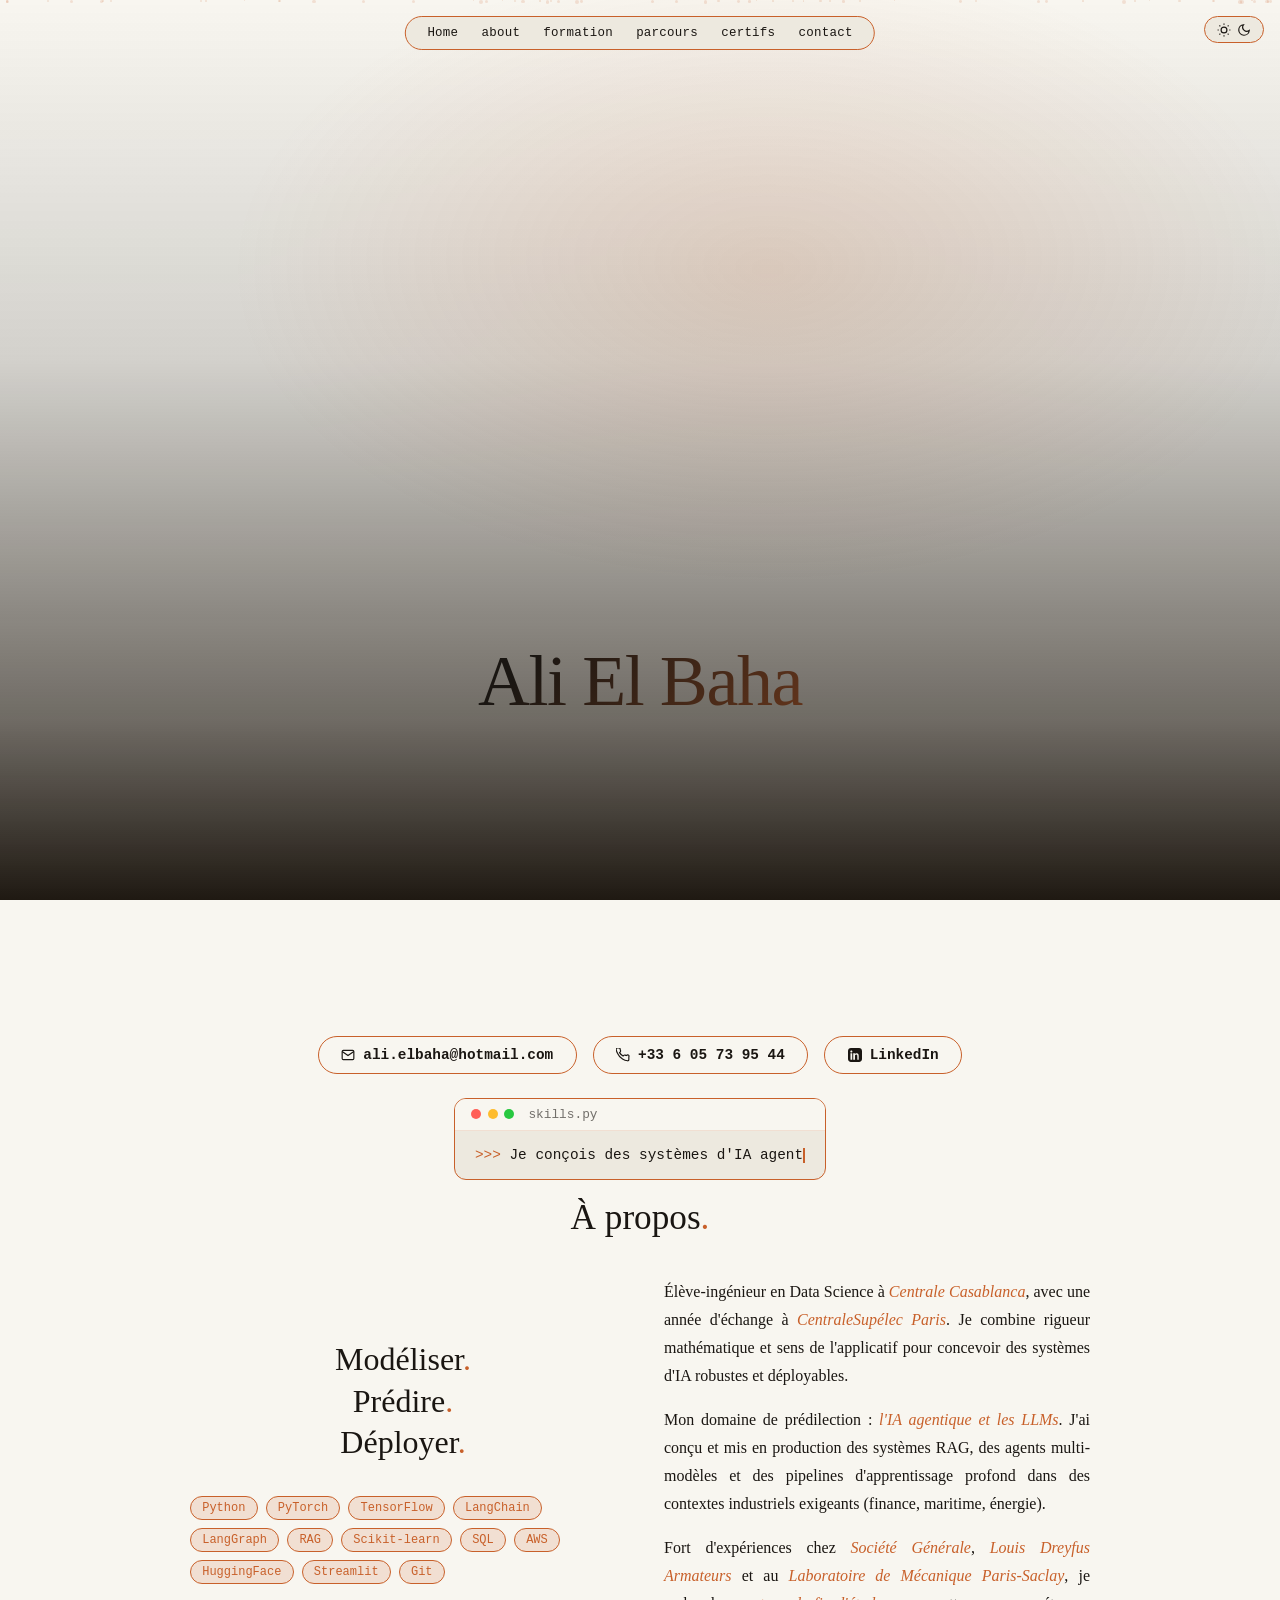
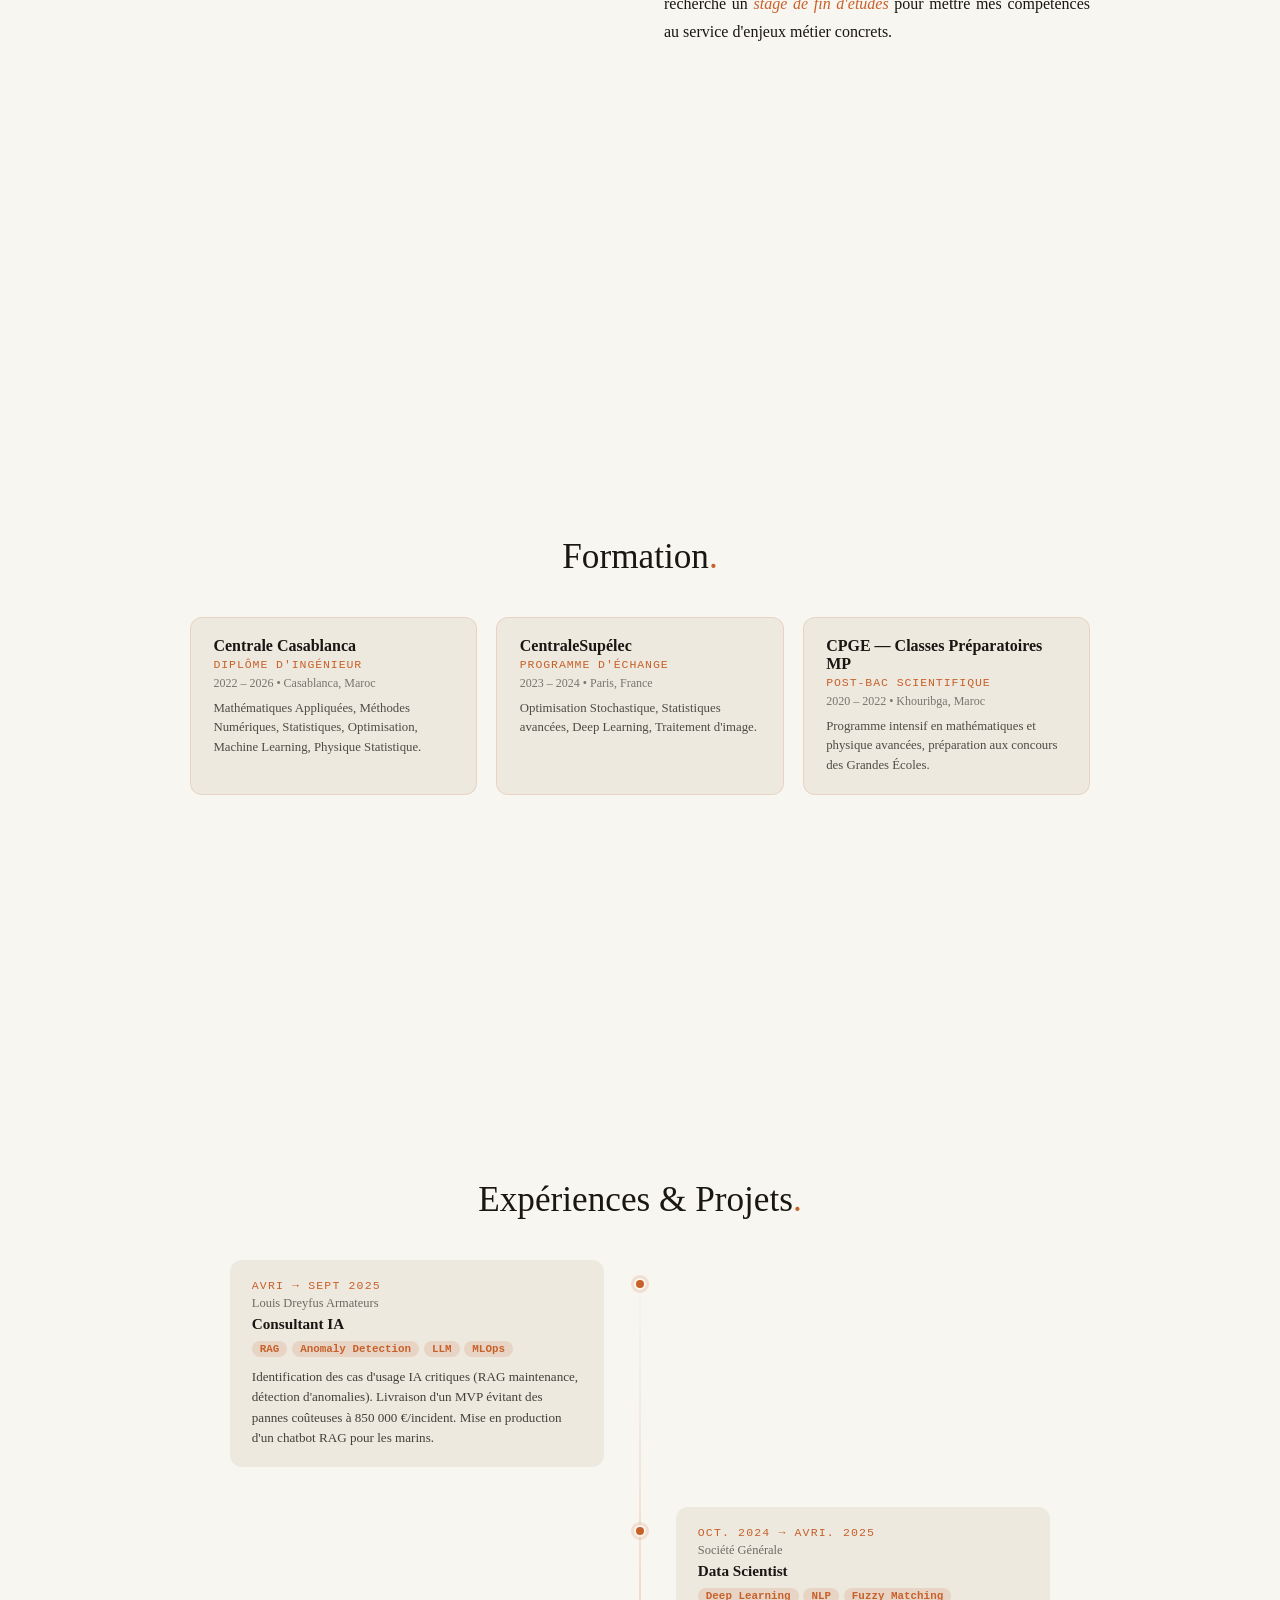
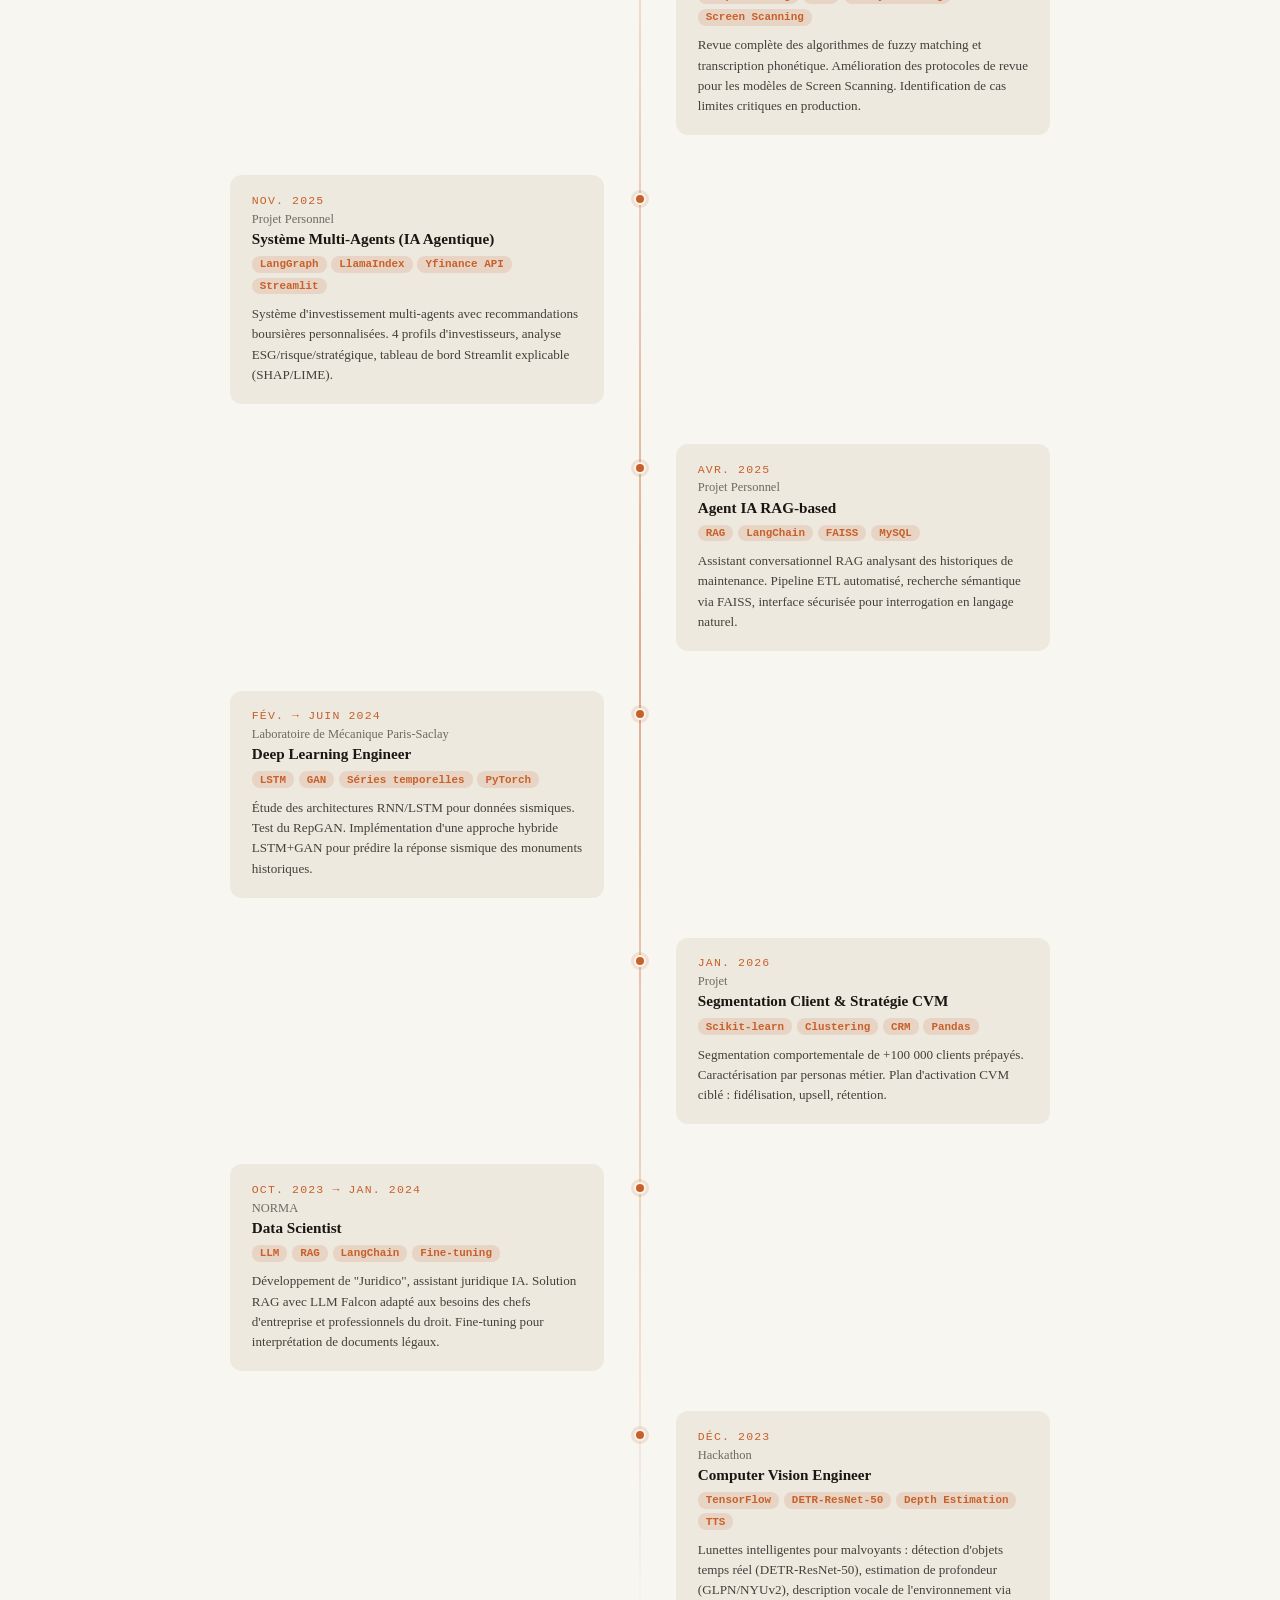
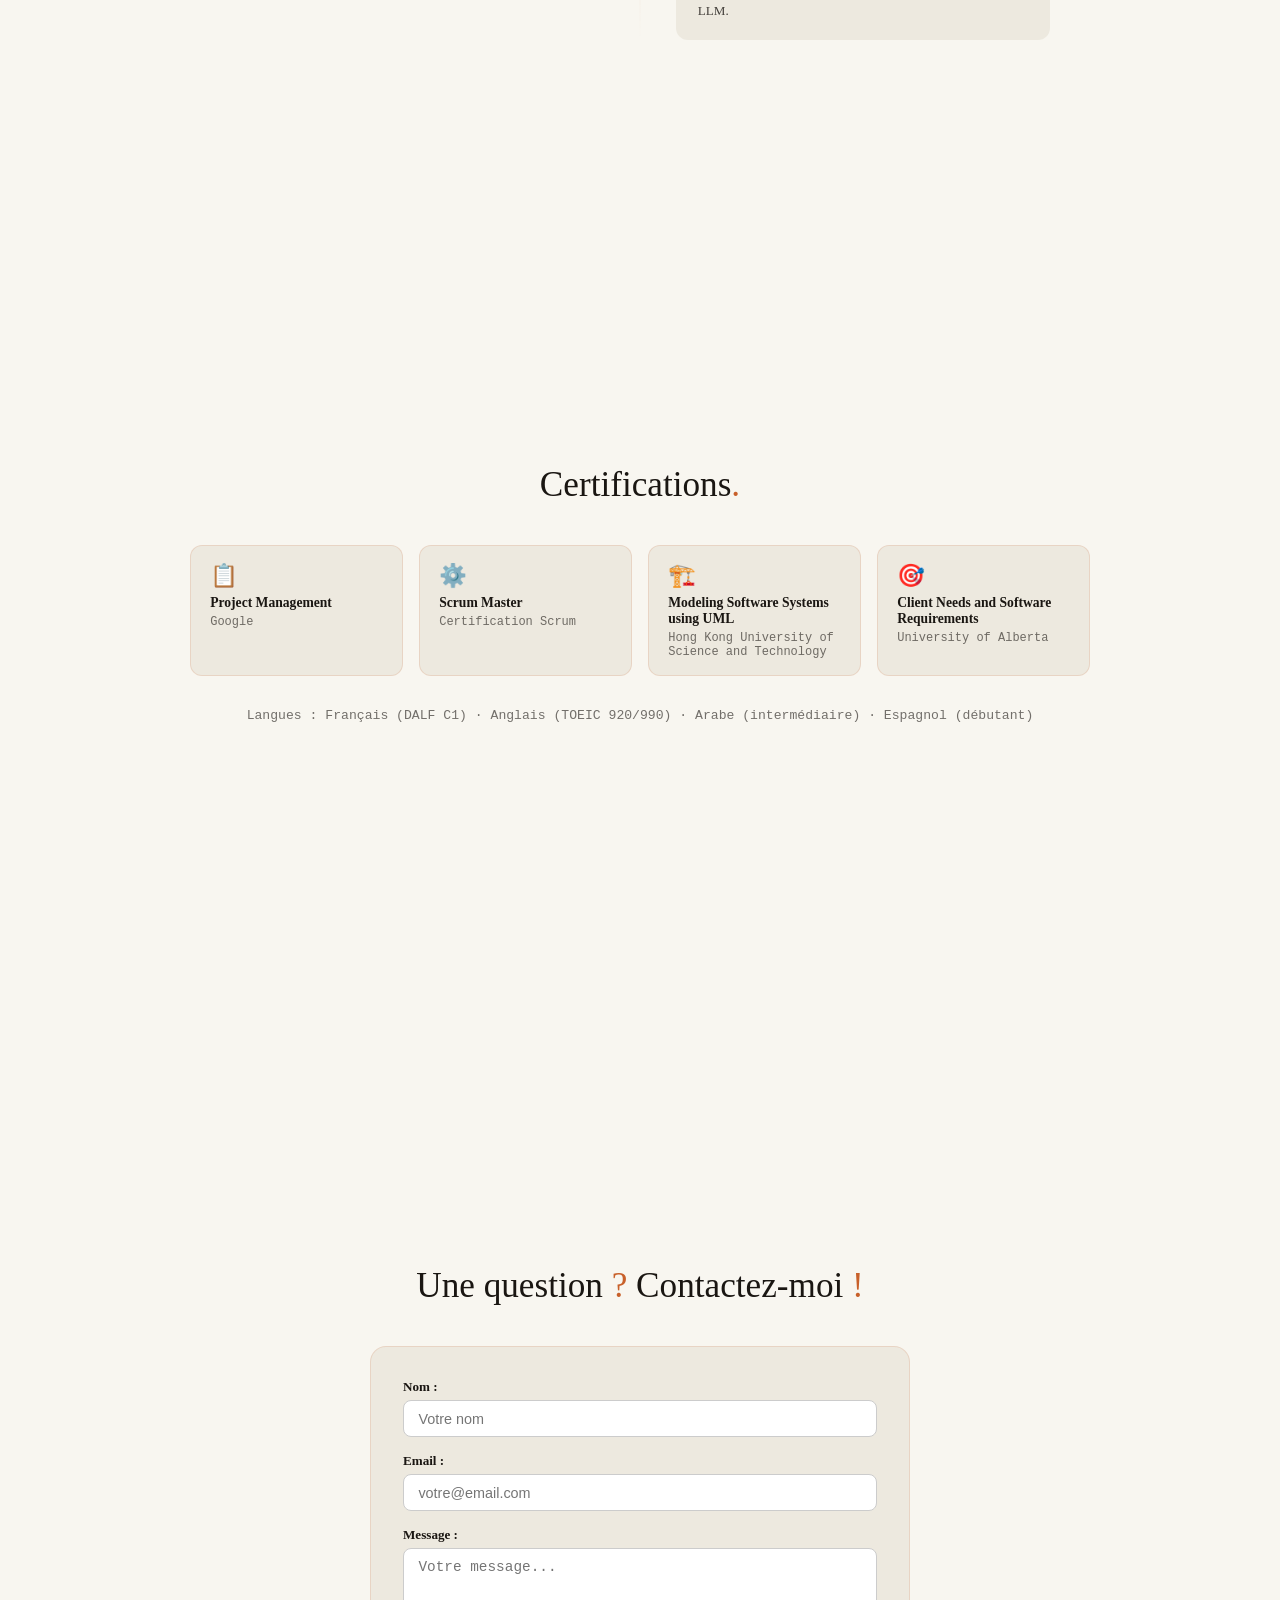
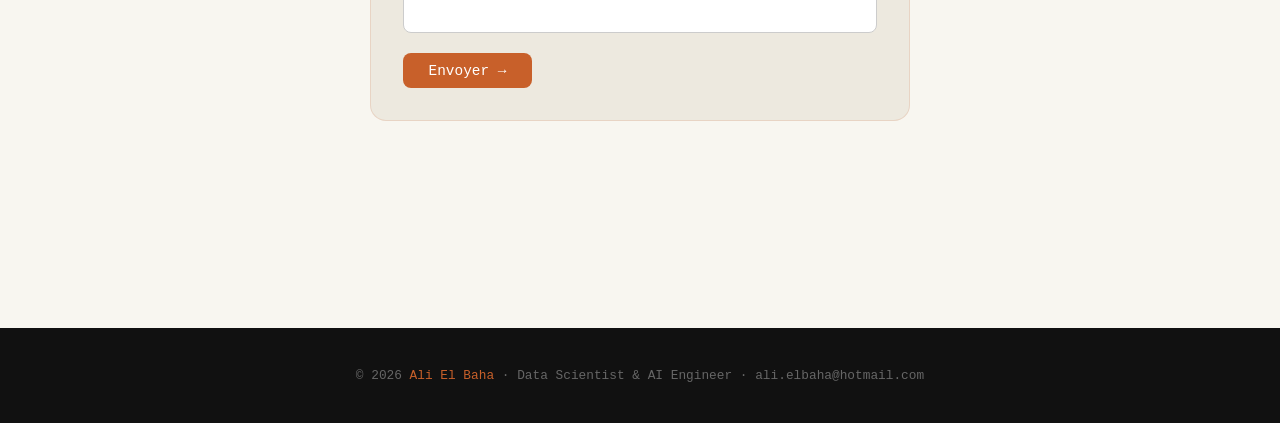
==== indexLightTheme.html @ b28bc299 "feat: add indexLightTheme.html" ====
<!DOCTYPE html>
<html lang="fr" data-theme="light">
<head>
  <meta charset="UTF-8">
  <title>Ali El Baha | Data Scientist & AI Engineer</title>
  <meta name="viewport" content="width=device-width, initial-scale=1.0">
  <meta name="description" content="Ali El Baha — Élève-ingénieur en Data Science. Expertise en modélisation prédictive, Deep Learning, LLMs et IA agentique.">
  <meta name="keywords" content="data scientist, AI engineer, deep learning, LLM, RAG, machine learning, Python, PyTorch, Ali El Baha">
  <meta name="author" content="Ali El Baha">
  <meta property="og:title" content="Ali El Baha - Data Scientist & AI Engineer">
  <meta property="og:description" content="Portfolio d'Ali El Baha, Élève-ingénieur en Data Science. Expert en modélisation prédictive, LLMs et IA agentique.">
  <meta property="og:type" content="website">
  <meta name="twitter:card" content="summary_large_image">
  <meta name="robots" content="index,follow">
  <meta name="theme-color" content="#0a0a0a">

  <style>
    /* ── CSS Variables ── */
    :root {
      --color-bg: #f8f6f0;
      --color-bg-alt: #ede9df;
      --color-text: #1a1612;
      --color-accent: #c8602a;
      --color-accent-soft: rgba(200, 96, 42, 0.15);
    }
    [data-theme="dark"] {
      --color-bg: #1f1912;
      --color-bg-alt: #1c1813;
      --color-text: #e8e0d4;
      --color-accent: #e07a44;
      --color-accent-soft: rgba(224, 122, 68, 0.15);
    }

    /* ── Reset & Base ── */
    *, *::before, *::after { box-sizing: border-box; margin: 0; padding: 0; }
    html { scroll-behavior: smooth; }
    body {
      font-family: 'Georgia', 'Times New Roman', serif;
      background-color: var(--color-bg);
      color: var(--color-text);
      transition: background-color 0.3s, color 0.3s;
      overflow-x: hidden;
    }

    /* ── Particles background ── */
    #particles-bg {
      position: fixed;
      inset: 0;
      z-index: -1;
      pointer-events: none;
      overflow: hidden;
    }
    .particle {
      position: absolute;
      border-radius: 50%;
      background: var(--color-accent);
      opacity: 0.15;
      animation: float linear infinite;
    }
    @keyframes float {
      from { transform: translateY(100vh) scale(0); opacity: 0; }
      10% { opacity: 0.15; }
      90% { opacity: 0.08; }
      to { transform: translateY(-10vh) scale(1); opacity: 0; }
    }

    /* ── Theme toggle ── */
    .theme-toggle {
      position: fixed;
      top: 1rem;
      right: 1rem;
      z-index: 100;
    }
    .theme-toggle input { display: none; }
    .theme-toggle label {
      display: flex;
      align-items: center;
      gap: 0.4rem;
      cursor: pointer;
      background: var(--color-bg-alt);
      border: 1px solid var(--color-accent);
      border-radius: 2rem;
      padding: 0.35rem 0.75rem;
      font-size: 0.8rem;
      color: var(--color-text);
      transition: all 0.3s;
      user-select: none;
    }
    .theme-toggle label:hover { background: var(--color-accent-soft); }

    /* ── Navigation ── */
    nav {
      position: fixed;
      top: 1rem;
      left: 50%;
      transform: translateX(-50%);
      z-index: 99;
      display: flex;
      gap: 0.25rem;
      background: var(--color-bg-alt);
      border: 1px solid var(--color-accent);
      border-radius: 2rem;
      padding: 0.35rem 0.75rem;
    }
    nav a {
      text-decoration: none;
      color: var(--color-text);
      font-size: 0.78rem;
      padding: 0.2rem 0.6rem;
      border-radius: 1rem;
      transition: all 0.2s;
      font-family: 'Courier New', monospace;
      letter-spacing: 0.02em;
    }
    nav a:hover { background: var(--color-accent); color: white; }

    /* ── Sections ── */
    section {
      min-height: 100vh;
      display: flex;
      flex-direction: column;
      justify-content: center;
      align-items: center;
      padding: 5rem 1.5rem 3rem;
    }
    .section-inner {
      max-width: 900px;
      width: 100%;
    }

    /* ── Hero ── */
    #hero {
      position: relative;
      text-align: center;
      min-height: 100vh;
      overflow: hidden;
    }

    /* Hero image layer — sits behind content, animates on scroll */
#hero-image {
  position: absolute;
  top: -0%;
  left: 0;
  width: 100%;
  height: 99%; /* Remplace "inset: -10% 0" pour régler le bug de taille */
  
  background-image: url('./FINAL.jpg');
  background-size: cover;
  background-position: center;
  transform-origin: center center;
  will-change: transform, opacity;
  
  z-index: 0; /* On le force à passer TOUT DEVANT pour le test */
  opacity: 2;
}
    

    /* Multi-stop overlay: solid dark at bottom, semi-dark at top for text */
    #hero-overlay {
      position: absolute;
      inset: 0;
      background:
        linear-gradient(
          to bottom,
          rgba(6, 6, 6, 0) 0%,
          rgba(11, 11, 11, 0.155) 40%,
          rgba(31, 25, 18, 0.632) 80%,
          rgb(31, 25, 18) 100%
        );
      z-index: 1;
      pointer-events: none;
    }

    /* Accent radial glow on top of image */
    #hero-glow {
      position: absolute;
      inset: 0;
      background: radial-gradient(ellipse 60% 50% at 60% 30%, var(--color-accent-soft) 0%, transparent 70%);
      pointer-events: none;
      z-index: 2;
    }

    /* Content must sit above the image layers */
    .hero-content {
        position: relative;
        z-index: 3;
        width: 100%; /* S'assure que le contenu reste bien centré */
        transform: translateY(220px);
    }

    /* Scroll-cue chevronz */
    .hero-name {
      font-size: clamp(2.2rem, 6vw, 4.5rem);
      font-weight: 400;
      letter-spacing: -0.02em;
      line-height: 1.1;
      background: linear-gradient(135deg, var(--color-text) 40%, var(--color-accent));
      -webkit-background-clip: text;
      -webkit-text-fill-color: transparent;
      background-clip: text;
      margin-bottom: 0.5rem;
      animation: fadeUp 0.8s ease both;
    }
    .hero-title {
      font-family: 'Courier New', monospace;
      font-size: clamp(0.85rem, 2vw, 1.1rem);
      color: var(--color-accent);
      letter-spacing: 0.15em;
      text-transform: uppercase;
      animation: fadeUp 0.8s 0.15s ease both;
      margin-bottom: 2.5rem;
    }
    @keyframes fadeUp {
      from { opacity: 0; transform: translateY(20px); }
      to { opacity: 1; transform: translateY(0); }
    }
    .hero-links {
      display: flex;
      gap: 1rem;
      justify-content: center;
      flex-wrap: wrap;
      animation: fadeUp 0.8s 0.3s ease both;
      margin-bottom: 1.5rem;
      margin-top: -50px;
    }
    .hero-link {
      display: flex;
      align-items: center;
      gap: 0.5rem;
      padding: 0.6rem 1.4rem;
      border: 1.5px solid var(--color-accent);
      border-radius: 2rem;
      text-decoration: none;
      color: var(--color-text);
      font-size: 0.90rem;
      font-family: 'Courier New', monospace;
      font-weight: 550;
      transition: all 0.25s;
      background: transparent;
    }
    .hero-link:hover {
      background: var(--color-accent);
      color: white;
      transform: translateY(-2px);
    }

    /* ── Code terminal ── */
    .code-window {
      background: var(--color-bg-alt);
      border: 1px solid var(--color-accent);
      border-radius: 0.75rem;
      overflow: hidden;
      max-width: 520px;
      margin: 0 auto;
      animation: fadeUp 0.8s 0.45s ease both;
    }
    .code-header {
      background: var(--color-bg);
      padding: 0.5rem 1rem;
      display: flex;
      align-items: center;
      gap: 0.4rem;
      border-bottom: 1px solid var(--color-accent-soft);
    }
    .dot { width: 10px; height: 10px; border-radius: 50%; }
    .dot.red { background: #ff5f57; }
    .dot.yellow { background: #febc2e; }
    .dot.green { background: #28c840; }
    .code-filename {
      margin-left: 0.5rem;
      font-family: 'Courier New', monospace;
      font-size: 0.8rem;
      opacity: 0.6;
      color: var(--color-text);
    }
    .code-body {
      padding: 1rem 1.25rem;
      font-family: 'Courier New', monospace;
      font-size: 0.9rem;
      color: var(--color-text);
      min-height: 2.5rem;
    }
    #skill-prompt { color: var(--color-accent); }
    #skill-cursor {
      display: inline-block;
      width: 2px;
      height: 1em;
      background: var(--color-accent);
      vertical-align: text-bottom;
      animation: blink 1s step-end infinite;
    }
    @keyframes blink { 50% { opacity: 0; } }

    /* ── Section headings ── */
    .section-title {
      font-size: clamp(1.6rem, 3vw, 2.2rem);
      font-weight: 400;
      margin-bottom: 2.5rem;
      text-align: center;
    }
    .section-title .accent { color: var(--color-accent); }

    /* ── About ── */
    #about .about-grid {
      display: grid;
      grid-template-columns: 1fr 1fr;
      gap: 3rem;
      align-items: center;
    }
    @media (max-width: 700px) {
      #about .about-grid { grid-template-columns: 1fr; }
      nav { display: none; }
    }
    .about-text {
      font-size: 1rem;
      line-height: 1.75;
      text-align: justify;
    }
    .about-text p + p { margin-top: 1rem; }
    .about-highlight {
      color: var(--color-accent);
      font-style: italic;
    }
    .about-left {
      text-align: center;
    }
    .about-left h2 {
      font-size: clamp(1.6rem, 3vw, 2rem);
      font-weight: 400;
      line-height: 1.3;
      margin-bottom: 2rem;
    }
    .skills-grid {
      display: flex;
      flex-wrap: wrap;
      gap: 0.5rem;
      margin-top: 1.5rem;
    }
    .skill-tag {
      font-family: 'Courier New', monospace;
      font-size: 0.75rem;
      padding: 0.25rem 0.7rem;
      border: 1px solid var(--color-accent);
      border-radius: 1rem;
      color: var(--color-accent);
      background: var(--color-accent-soft);
      transition: all 0.2s;
    }
    .skill-tag:hover { background: var(--color-accent); color: white; }

    /* ── Timeline / Parcours ── */
    #parcours { background: transparent; }
    .timeline {
      position: relative;
      max-width: 820px;
      margin: 0 auto;
    }
    .timeline::before {
      content: '';
      position: absolute;
      left: 50%;
      top: 0;
      bottom: 0;
      width: 1px;
      background: linear-gradient(to bottom, transparent, var(--color-accent), transparent);
      transform: translateX(-50%);
    }
    @media (max-width: 700px) {
      .timeline::before { left: 1.2rem; }
    }
    .timeline-item {
      display: grid;
      grid-template-columns: 1fr 40px 1fr;
      gap: 0;
      margin-bottom: 2.5rem;
      align-items: start;
    }
    @media (max-width: 700px) {
      .timeline-item { grid-template-columns: 40px 1fr; }
      .timeline-item .timeline-left { display: none; }
      .timeline-item.right .timeline-right { grid-column: 2; }
      .timeline-item.left .timeline-right { grid-column: 2; }
      .timeline-item .timeline-left.active { display: block; grid-column: 2; }
    }
    .timeline-rail {
      display: flex;
      flex-direction: column;
      align-items: center;
      padding-top: 1.1rem;
    }
    .timeline-dot {
      width: 12px;
      height: 12px;
      border-radius: 50%;
      background: var(--color-accent);
      border: 2px solid var(--color-bg);
      box-shadow: 0 0 0 3px var(--color-accent-soft);
      flex-shrink: 0;
    }
    .timeline-card {
      background: var(--color-bg-alt);
      border: 1px solid transparent;
      border-radius: 0.75rem;
      padding: 1.1rem 1.3rem;
      transition: all 0.25s;
      cursor: default;
    }
    .timeline-card:hover {
      border-color: var(--color-accent);
      transform: translateY(-2px);
      box-shadow: 0 4px 20px var(--color-accent-soft);
    }
    .timeline-period {
      font-family: 'Courier New', monospace;
      font-size: 0.72rem;
      color: var(--color-accent);
      letter-spacing: 0.1em;
      margin-bottom: 0.3rem;
    }
    .timeline-company {
      font-size: 0.78rem;
      opacity: 0.6;
      margin-bottom: 0.2rem;
    }
    .timeline-role {
      font-size: 0.95rem;
      font-weight: 600;
      margin-bottom: 0.5rem;
    }
    .timeline-tags {
      display: flex;
      flex-wrap: wrap;
      gap: 0.3rem;
      margin-bottom: 0.6rem;
    }
    .timeline-tag {
      font-family: 'Courier New', monospace;
      font-size: 0.68rem;
      font-weight: 600;
      padding: 0.15rem 0.5rem;
      background: var(--color-accent-soft);
      color: var(--color-accent);
      border-radius: 0.5rem;
    }
    .timeline-desc {
      font-size: 0.82rem;
      line-height: 1.55;
      opacity: 0.8;
    }
    .timeline-left .timeline-card { margin-right: 1rem; }
    .timeline-right .timeline-card { margin-left: 1rem; }
    .timeline-item.right .timeline-left { visibility: hidden; }
    .timeline-item.left .timeline-right { visibility: hidden; }

    /* ── Certifications ── */
    #certifications .cert-grid {
      display: grid;
      grid-template-columns: repeat(auto-fit, minmax(200px, 1fr));
      gap: 1rem;
    }
    .cert-card {
      background: var(--color-bg-alt);
      border: 1px solid var(--color-accent-soft);
      border-radius: 0.75rem;
      padding: 1rem 1.2rem;
      transition: all 0.25s;
    }
    .cert-card:hover {
      border-color: var(--color-accent);
      transform: translateY(-2px);
    }
    .cert-icon { font-size: 1.4rem; margin-bottom: 0.4rem; }
    .cert-name { font-size: 0.85rem; font-weight: 600; margin-bottom: 0.2rem; }
    .cert-org { font-size: 0.75rem; opacity: 0.6; font-family: 'Courier New', monospace; }

    /* ── Contact ── */
    #contact .contact-card {
      max-width: 540px;
      margin: 0 auto;
      background: var(--color-bg-alt);
      border: 1px solid var(--color-accent-soft);
      border-radius: 1rem;
      padding: 2rem;
      transition: border-color 0.3s;
    }
    #contact .contact-card:hover { border-color: var(--color-accent); }
    #contact form { display: flex; flex-direction: column; gap: 1rem; }
    #contact label { font-size: 0.82rem; font-weight: 600; display: block; margin-bottom: 0.3rem; }
    #contact input, #contact textarea {
      width: 100%;
      padding: 0.6rem 0.9rem;
      border: 1px solid #ccc;
      border-radius: 0.5rem;
      background: white;
      color: #222;
      font-size: 0.9rem;
      transition: border-color 0.2s;
    }
    #contact input:focus, #contact textarea:focus {
      outline: none;
      border-color: var(--color-accent);
    }
    #contact textarea { resize: none; }
    #contact button {
      align-self: flex-start;
      background: var(--color-accent);
      color: white;
      border: none;
      padding: 0.6rem 1.6rem;
      border-radius: 0.5rem;
      font-size: 0.9rem;
      cursor: pointer;
      font-family: 'Courier New', monospace;
      transition: opacity 0.2s, transform 0.2s;
    }
    #contact button:hover { opacity: 0.85; transform: translateY(-1px); }

    /* ── Footer ── */
    footer {
      text-align: center;
      padding: 2.5rem 1rem;
      background: #111;
      color: #666;
      font-size: 0.8rem;
      font-family: 'Courier New', monospace;
    }
    footer span { color: var(--color-accent); }

    /* ── Reveal animation ── */
    .reveal {
      opacity: 0;
      transform: translateY(24px);
      transition: opacity 0.6s ease, transform 0.6s ease;
    }
    .reveal.visible { opacity: 1; transform: translateY(0); }

    /* ── Formation section ── */
    .formation-grid {
      display: grid;
      grid-template-columns: repeat(auto-fit, minmax(250px, 1fr));
      gap: 1.2rem;
    }
    .formation-card {
      background: var(--color-bg-alt);
      border: 1px solid var(--color-accent-soft);
      border-radius: 0.75rem;
      padding: 1.2rem 1.4rem;
      transition: all 0.25s;
    }
    .formation-card:hover {
      border-color: var(--color-accent);
      transform: translateY(-2px);
    }
    .formation-school { font-size: 1rem; font-weight: 600; margin-bottom: 0.2rem; }
    .formation-degree {
      font-family: 'Courier New', monospace;
      font-size: 0.72rem;
      color: var(--color-accent);
      letter-spacing: 0.08em;
      margin-bottom: 0.3rem;
    }
    .formation-period { font-size: 0.75rem; opacity: 0.55; margin-bottom: 0.5rem; }
    .formation-detail { font-size: 0.8rem; opacity: 0.75; line-height: 1.5; }
  </style>
</head>
<body>

  <!-- Particles -->
  <div id="particles-bg"></div>

  <!-- Theme toggle -->
  <div class="theme-toggle">
    <input type="checkbox" id="theme-toggle-input">
    <label for="theme-toggle-input">
      <svg id="icon-sun" width="14" height="14" viewBox="0 0 24 24" fill="none" stroke="currentColor" stroke-width="2">
        <circle cx="12" cy="12" r="5"/><line x1="12" y1="1" x2="12" y2="3"/><line x1="12" y1="21" x2="12" y2="23"/>
        <line x1="4.22" y1="4.22" x2="5.64" y2="5.64"/><line x1="18.36" y1="18.36" x2="19.78" y2="19.78"/>
        <line x1="1" y1="12" x2="3" y2="12"/><line x1="21" y1="12" x2="23" y2="12"/>
        <line x1="4.22" y1="19.78" x2="5.64" y2="18.36"/><line x1="18.36" y1="5.64" x2="19.78" y2="4.22"/>
      </svg>
      <svg id="icon-moon" width="14" height="14" viewBox="0 0 24 24" fill="none" stroke="currentColor" stroke-width="2">
        <path d="M21 12.79A9 9 0 1111.21 3a7 7 0 009.79 9.79z"/>
      </svg>
    </label>
  </div>

  <!-- Nav -->
  <nav>
    <a href="#hero">Home</a>
    <a href="#about">about</a>
    <a href="#formation">formation</a>
    <a href="#parcours">parcours</a>
    <a href="#certifications">certifs</a>
    <a href="#contact">contact</a>
  </nav>

  <!-- ═══════════════════════════════════════════ HERO ═══ -->
  <section id="hero">
    <div id="hero-image" aria-hidden="true"></div>
    <div id="hero-overlay" aria-hidden="true"></div>
    <div id="hero-glow" aria-hidden="true"></div>
    <div class="hero-content">
      <h1 class="hero-name">Ali El Baha</h1>

      
    <!-- Scroll cue -->
    
  </section>

  <!-- ═══════════════════════════════════════════ ABOUT ═══ -->
  <section id="about">
    <div class="hero-links">
        <a href="mailto:ali.elbaha@hotmail.com" class="hero-link">
          <svg width="14" height="14" fill="none" stroke="currentColor" stroke-width="2" viewBox="0 0 24 24">
            <path d="M4 4h16c1.1 0 2 .9 2 2v12c0 1.1-.9 2-2 2H4c-1.1 0-2-.9-2-2V6c0-1.1.9-2 2-2z"/>
            <polyline points="22,6 12,13 2,6"/>
          </svg>
          ali.elbaha@hotmail.com
        </a>
        <a href="tel:+33 6 05 73 95 44" class="hero-link">
          <svg width="14" height="14" fill="none" stroke="currentColor" stroke-width="2" viewBox="0 0 24 24">
            <path d="M22 16.92v3a2 2 0 01-2.18 2 19.79 19.79 0 01-8.63-3.07A19.5 19.5 0 013.07 9.8 19.79 19.79 0 01.1 1.18 2 2 0 012.1 0h3a2 2 0 012 1.72 12.84 12.84 0 00.7 2.81 2 2 0 01-.45 2.11L6.09 7.91a16 16 0 006 6l1.27-1.27a2 2 0 012.11-.45 12.84 12.84 0 002.81.7A2 2 0 0122 14.92z"/>
          </svg>
          +33 6 05 73 95 44
        </a>
        <a href="https://www.linkedin.com/in/alielbaha/" class="hero-link" title="LinkedIn">
          <svg width="14" height="14" fill="currentColor" viewBox="0 0 24 24">
            <path d="M19 0h-14c-2.761 0-5 2.239-5 5v14c0 2.761 2.239 5 5 5h14c2.762 0 5-2.239 5-5v-14c0-2.761-2.238-5-5-5zm-11.75 20h-3v-11h3v11zm-1.5-12.268c-.966 0-1.75-.784-1.75-1.75s.784-1.75 1.75-1.75 1.75.784 1.75 1.75-.783 1.75-1.75 1.75zm13.25 12.268h-3v-5.604c0-1.337-.026-3.063-1.865-3.063-1.865 0-2.151 1.455-2.151 2.961v5.706h-3v-11h2.885v1.5h.041c.402-.761 1.382-1.563 2.845-1.563 3.041 0 3.604 2.002 3.604 4.604v6.459z"/>
          </svg>
          LinkedIn
        </a>
      </div>

      <div class="code-window">
        <div class="code-header">
          <span class="dot red"></span>
          <span class="dot yellow"></span>
          <span class="dot green"></span>
          <span class="code-filename">skills.py</span>
        </div>
        <div class="code-body">
          <span id="skill-prompt">&gt;&gt;&gt; </span>
          <span id="skill-prefix">Je </span><span id="skill-dyn"></span><span id="skill-cursor"></span>
        </div>
      </div>
    </div>

    <div class="section-inner">
      &nbsp; &nbsp; <h2 class="section-title reveal">À propos<span class="accent">.</span></h2> 
      <div class="about-grid">
        <div class="about-left reveal">
          <h2>Modéliser<span style="color:var(--color-accent)">.</span><br>Prédire<span style="color:var(--color-accent)">.</span><br>Déployer<span style="color:var(--color-accent)">.</span></h2>
          <div class="skills-grid">
            <span class="skill-tag">Python</span>
            <span class="skill-tag">PyTorch</span>
            <span class="skill-tag">TensorFlow</span>
            <span class="skill-tag">LangChain</span>
            <span class="skill-tag">LangGraph</span>
            <span class="skill-tag">RAG</span>
            <span class="skill-tag">Scikit-learn</span>
            <span class="skill-tag">SQL</span>
            <span class="skill-tag">AWS</span>
            <span class="skill-tag">HuggingFace</span>
            <span class="skill-tag">Streamlit</span>
            <span class="skill-tag">Git</span>
          </div>
        </div>
        <div class="about-text reveal">
          <p>
            Élève-ingénieur en Data Science à <span class="about-highlight">Centrale Casablanca</span>, avec une année d'échange à <span class="about-highlight">CentraleSupélec Paris</span>. Je combine rigueur mathématique et sens de l'applicatif pour concevoir des systèmes d'IA robustes et déployables.
          </p>
          <p>
            Mon domaine de prédilection : <span class="about-highlight">l'IA agentique et les LLMs</span>. J'ai conçu et mis en production des systèmes RAG, des agents multi-modèles et des pipelines d'apprentissage profond dans des contextes industriels exigeants (finance, maritime, énergie).
          </p>
          <p>
            Fort d'expériences chez <span class="about-highlight">Société Générale</span>, <span class="about-highlight">Louis Dreyfus Armateurs</span> et au <span class="about-highlight">Laboratoire de Mécanique Paris-Saclay</span>, je recherche un <span class="about-highlight">stage de fin d'études</span> pour mettre mes compétences au service d'enjeux métier concrets.
          </p>
        </div>
      </div>
    </div>
  </section>

  <!-- ═══════════════════════════════════════════ FORMATION ═══ -->
  <section id="formation">
    <div class="section-inner">
      <h2 class="section-title reveal">Formation<span class="accent">.</span></h2>
      <div class="formation-grid">
        <div class="formation-card reveal">
          <div class="formation-school">Centrale Casablanca</div>
          <div class="formation-degree">DIPLÔME D'INGÉNIEUR</div>
          <div class="formation-period">2022 – 2026 • Casablanca, Maroc</div>
          <div class="formation-detail">Mathématiques Appliquées, Méthodes Numériques, Statistiques, Optimisation, Machine Learning, Physique Statistique.</div>
        </div>
        <div class="formation-card reveal">
          <div class="formation-school">CentraleSupélec</div>
          <div class="formation-degree">PROGRAMME D'ÉCHANGE</div>
          <div class="formation-period">2023 – 2024 • Paris, France</div>
          <div class="formation-detail">Optimisation Stochastique, Statistiques avancées, Deep Learning, Traitement d'image.</div>
        </div>
        <div class="formation-card reveal">
          <div class="formation-school">CPGE — Classes Préparatoires MP</div>
          <div class="formation-degree">POST-BAC SCIENTIFIQUE</div>
          <div class="formation-period">2020 – 2022 • Khouribga, Maroc</div>
          <div class="formation-detail">Programme intensif en mathématiques et physique avancées, préparation aux concours des Grandes Écoles.</div>
        </div>
      </div>
    </div>
  </section>

  <!-- ═══════════════════════════════════════════ PARCOURS ═══ -->
  <section id="parcours">
    <div class="section-inner">
      <h2 class="section-title reveal">Expériences &amp; Projets<span class="accent">.</span></h2>
      <div class="timeline">

        <!-- Louis Dreyfus Armateurs -->
        <div class="timeline-item left reveal">
          <div class="timeline-left">
            <div class="timeline-card">
              <div class="timeline-period">AVRI → SEPT 2025</div>
              <div class="timeline-company">Louis Dreyfus Armateurs</div>
              <div class="timeline-role">Consultant IA</div>
              <div class="timeline-tags">
                <span class="timeline-tag">RAG</span>
                <span class="timeline-tag">Anomaly Detection</span>
                <span class="timeline-tag">LLM</span>
                <span class="timeline-tag">MLOps</span>
              </div>
              <div class="timeline-desc">Identification des cas d'usage IA critiques (RAG maintenance, détection d'anomalies). Livraison d'un MVP évitant des pannes coûteuses à 850 000 €/incident. Mise en production d'un chatbot RAG pour les marins.</div>
            </div>
          </div>
          <div class="timeline-rail"><div class="timeline-dot"></div></div>
          <div class="timeline-right" style="visibility:hidden"></div>
        </div>

        <!-- Société Générale -->
        <div class="timeline-item right reveal">
          <div class="timeline-left" style="visibility:hidden"></div>
          <div class="timeline-rail"><div class="timeline-dot"></div></div>
          <div class="timeline-right">
            <div class="timeline-card">
              <div class="timeline-period">OCT. 2024 → AVRI. 2025</div>
              <div class="timeline-company">Société Générale</div>
              <div class="timeline-role">Data Scientist</div>
              <div class="timeline-tags">
                <span class="timeline-tag">Deep Learning</span>
                <span class="timeline-tag">NLP</span>
                <span class="timeline-tag">Fuzzy Matching</span>
                <span class="timeline-tag">Screen Scanning</span>
              </div>
              <div class="timeline-desc">Revue complète des algorithmes de fuzzy matching et transcription phonétique. Amélioration des protocoles de revue pour les modèles de Screen Scanning. Identification de cas limites critiques en production.</div>
            </div>
          </div>
        </div>

        <!-- Projet: Système multi-agents -->
        <div class="timeline-item left reveal">
          <div class="timeline-left">
            <div class="timeline-card">
              <div class="timeline-period">NOV. 2025</div>
              <div class="timeline-company">Projet Personnel</div>
              <div class="timeline-role">Système Multi-Agents (IA Agentique)</div>
              <div class="timeline-tags">
                <span class="timeline-tag">LangGraph</span>
                <span class="timeline-tag">LlamaIndex</span>
                <span class="timeline-tag">Yfinance API</span>
                <span class="timeline-tag">Streamlit</span>
              </div>
              <div class="timeline-desc">Système d'investissement multi-agents avec recommandations boursières personnalisées. 4 profils d'investisseurs, analyse ESG/risque/stratégique, tableau de bord Streamlit explicable (SHAP/LIME).</div>
            </div>
          </div>
          <div class="timeline-rail"><div class="timeline-dot"></div></div>
          <div class="timeline-right" style="visibility:hidden"></div>
        </div>

        <!-- Projet: RAG Agent -->
        <div class="timeline-item right reveal">
          <div class="timeline-left" style="visibility:hidden"></div>
          <div class="timeline-rail"><div class="timeline-dot"></div></div>
          <div class="timeline-right">
            <div class="timeline-card">
              <div class="timeline-period">AVR. 2025</div>
              <div class="timeline-company">Projet Personnel</div>
              <div class="timeline-role">Agent IA RAG-based</div>
              <div class="timeline-tags">
                <span class="timeline-tag">RAG</span>
                <span class="timeline-tag">LangChain</span>
                <span class="timeline-tag">FAISS</span>
                <span class="timeline-tag">MySQL</span>
              </div>
              <div class="timeline-desc">Assistant conversationnel RAG analysant des historiques de maintenance. Pipeline ETL automatisé, recherche sémantique via FAISS, interface sécurisée pour interrogation en langage naturel.</div>
            </div>
          </div>
        </div>

        <!-- Paris-Saclay -->
        <div class="timeline-item left reveal">
          <div class="timeline-left">
            <div class="timeline-card">
              <div class="timeline-period">FÉV. → JUIN 2024</div>
              <div class="timeline-company">Laboratoire de Mécanique Paris-Saclay</div>
              <div class="timeline-role">Deep Learning Engineer</div>
              <div class="timeline-tags">
                <span class="timeline-tag">LSTM</span>
                <span class="timeline-tag">GAN</span>
                <span class="timeline-tag">Séries temporelles</span>
                <span class="timeline-tag">PyTorch</span>
              </div>
              <div class="timeline-desc">Étude des architectures RNN/LSTM pour données sismiques. Test du RepGAN. Implémentation d'une approche hybride LSTM+GAN pour prédire la réponse sismique des monuments historiques.</div>
            </div>
          </div>
          <div class="timeline-rail"><div class="timeline-dot"></div></div>
          <div class="timeline-right" style="visibility:hidden"></div>
        </div>

        <!-- Segmentation Client -->
        <div class="timeline-item right reveal">
          <div class="timeline-left" style="visibility:hidden"></div>
          <div class="timeline-rail"><div class="timeline-dot"></div></div>
          <div class="timeline-right">
            <div class="timeline-card">
              <div class="timeline-period">JAN. 2026</div>
              <div class="timeline-company">Projet</div>
              <div class="timeline-role">Segmentation Client &amp; Stratégie CVM</div>
              <div class="timeline-tags">
                <span class="timeline-tag">Scikit-learn</span>
                <span class="timeline-tag">Clustering</span>
                <span class="timeline-tag">CRM</span>
                <span class="timeline-tag">Pandas</span>
              </div>
              <div class="timeline-desc">Segmentation comportementale de +100 000 clients prépayés. Caractérisation par personas métier. Plan d'activation CVM ciblé : fidélisation, upsell, rétention.</div>
            </div>
          </div>
        </div>

        <!-- NORMA -->
        <div class="timeline-item left reveal">
          <div class="timeline-left">
            <div class="timeline-card">
              <div class="timeline-period">OCT. 2023 → JAN. 2024</div>
              <div class="timeline-company">NORMA</div>
              <div class="timeline-role">Data Scientist</div>
              <div class="timeline-tags">
                <span class="timeline-tag">LLM</span>
                <span class="timeline-tag">RAG</span>
                <span class="timeline-tag">LangChain</span>
                <span class="timeline-tag">Fine-tuning</span>
              </div>
              <div class="timeline-desc">Développement de "Juridico", assistant juridique IA. Solution RAG avec LLM Falcon adapté aux besoins des chefs d'entreprise et professionnels du droit. Fine-tuning pour interprétation de documents légaux.</div>
            </div>
          </div>
          <div class="timeline-rail"><div class="timeline-dot"></div></div>
          <div class="timeline-right" style="visibility:hidden"></div>
        </div>

        <!-- Hackathon Computer Vision -->
        <div class="timeline-item right reveal">
          <div class="timeline-left" style="visibility:hidden"></div>
          <div class="timeline-rail"><div class="timeline-dot"></div></div>
          <div class="timeline-right">
            <div class="timeline-card">
              <div class="timeline-period">DÉC. 2023</div>
              <div class="timeline-company">Hackathon</div>
              <div class="timeline-role">Computer Vision Engineer</div>
              <div class="timeline-tags">
                <span class="timeline-tag">TensorFlow</span>
                <span class="timeline-tag">DETR-ResNet-50</span>
                <span class="timeline-tag">Depth Estimation</span>
                <span class="timeline-tag">TTS</span>
              </div>
              <div class="timeline-desc">Lunettes intelligentes pour malvoyants : détection d'objets temps réel (DETR-ResNet-50), estimation de profondeur (GLPN/NYUv2), description vocale de l'environnement via LLM.</div>
            </div>
          </div>
        </div>

      </div>
    </div>
  </section>

  <!-- ═══════════════════════════════════════════ CERTIFICATIONS ═══ -->
  <section id="certifications">
    <div class="section-inner">
      <h2 class="section-title reveal">Certifications<span class="accent">.</span></h2>
      <div class="cert-grid">
        <div class="cert-card reveal">
          <div class="cert-icon">📋</div>
          <div class="cert-name">Project Management</div>
          <div class="cert-org">Google</div>
        </div>
        <div class="cert-card reveal">
          <div class="cert-icon">⚙️</div>
          <div class="cert-name">Scrum Master</div>
          <div class="cert-org">Certification Scrum</div>
        </div>
        <div class="cert-card reveal">
          <div class="cert-icon">🏗️</div>
          <div class="cert-name">Modeling Software Systems using UML</div>
          <div class="cert-org">Hong Kong University of Science and Technology</div>
        </div>
        <div class="cert-card reveal">
          <div class="cert-icon">🎯</div>
          <div class="cert-name">Client Needs and Software Requirements</div>
          <div class="cert-org">University of Alberta</div>
        </div>
      </div>
      <div style="margin-top:2rem; text-align:center;" class="reveal">
        <p style="font-family:'Courier New',monospace; font-size:0.82rem; opacity:0.6;">
          Langues : Français (DALF C1) · Anglais (TOEIC 920/990) · Arabe (intermédiaire) · Espagnol (débutant)
        </p>
      </div>
    </div>
  </section>

  <!-- ═══════════════════════════════════════════ CONTACT ═══ -->
  <section id="contact">
    <div class="section-inner">
      <h2 class="section-title reveal">Une question<span class="accent"> ?</span> Contactez-moi<span class="accent"> !</span></h2>
      <div class="contact-card reveal">
        <form id="contactForm">
          <div>
            <label for="name">Nom :</label>
            <input type="text" id="name" name="name" required placeholder="Votre nom">
          </div>
          <div>
            <label for="email">Email :</label>
            <input type="email" id="email" name="email" required placeholder="votre@email.com">
          </div>
          <div>
            <label for="message">Message :</label>
            <textarea id="message" name="message" rows="4" required placeholder="Votre message..."></textarea>
          </div>
          <button type="submit">Envoyer →</button>
        </form>
      </div>
    </div>
  </section>

  <!-- Footer -->
  <footer>
    <p>© 2026 <span>Ali El Baha</span> · Data Scientist &amp; AI Engineer · ali.elbaha@hotmail.com</p>
  </footer>

  <script>
    // ── Particles ──
    (function() {
      const bg = document.getElementById('particles-bg');
      for (let i = 0; i < 60; i++) {
        const p = document.createElement('div');
        p.className = 'particle';
        const size = Math.random() * 3 + 1;
        p.style.cssText = `
          width:${size}px; height:${size}px;
          left:${Math.random()*100}%;
          animation-duration:${8 + Math.random()*12}s;
          animation-delay:${-Math.random()*20}s;
        `;
        bg.appendChild(p);
      }
    })();

    // ── Theme ──
    (function() {
      const toggle = document.getElementById('theme-toggle-input');
      const saved = localStorage.getItem('theme') || 'light';
      document.documentElement.setAttribute('data-theme', saved);
      toggle.checked = saved === 'dark';
      toggle.addEventListener('change', () => {
        const t = toggle.checked ? 'dark' : 'light';
        document.documentElement.setAttribute('data-theme', t);
        localStorage.setItem('theme', t);
      });
    })();

    // ── Typing animation ──
    (function() {
      const skills = [
        "conçois des systèmes d'IA agentique.",
        "entraîne des LLMs et modèles prédictifs.",
        "déploie des pipelines RAG en production.",
        "explore le Deep Learning pour la recherche.",
        "résous des problèmes métier avec les données.",
        "combien rigueur scientifique et pragmatisme."
      ];
      const dyn = document.getElementById('skill-dyn');
      const prefix = document.getElementById('skill-prefix');
      let idx = 0, pos = 0, erasing = false, wait = 0;
      const vowels = /^[aeiouyhàâäéèêëîïôöùûü]/i;

      function update() {
        if (wait > 0) { wait -= 16; requestAnimationFrame(update); return; }
        const s = skills[idx];
        prefix.textContent = vowels.test(s) ? "J'" : "Je ";
        if (!erasing) {
          dyn.textContent = s.slice(0, ++pos);
          if (pos >= s.length) { erasing = true; wait = 1800; }
        } else {
          dyn.textContent = s.slice(0, --pos);
          if (pos === 0) { erasing = false; idx = (idx + 1) % skills.length; wait = 400; }
        }
        setTimeout(() => requestAnimationFrame(update), erasing ? 35 : 65);
      }
      requestAnimationFrame(update);
    })();

    // ── Scroll reveal ──
    (function() {
      const obs = new IntersectionObserver(entries => {
        entries.forEach(e => { if (e.isIntersecting) { e.target.classList.add('visible'); obs.unobserve(e.target); } });
      }, { threshold: 0.1 });
      document.querySelectorAll('.reveal').forEach(el => obs.observe(el));
    })();

    // ── Contact form ──
    document.getElementById('contactForm').addEventListener('submit', function(e) {
      e.preventDefault();
      alert('Message envoyé ! Merci pour votre contact.');
      this.reset();
    });

    // ── Smooth scroll ──
    document.querySelectorAll('a[href^="#"]').forEach(a => {
      a.addEventListener('click', e => {
        const target = document.querySelector(a.getAttribute('href'));
        if (target) { e.preventDefault(); target.scrollIntoView({ behavior: 'smooth' }); }
      });
    });
  </script>
</body>
</html>
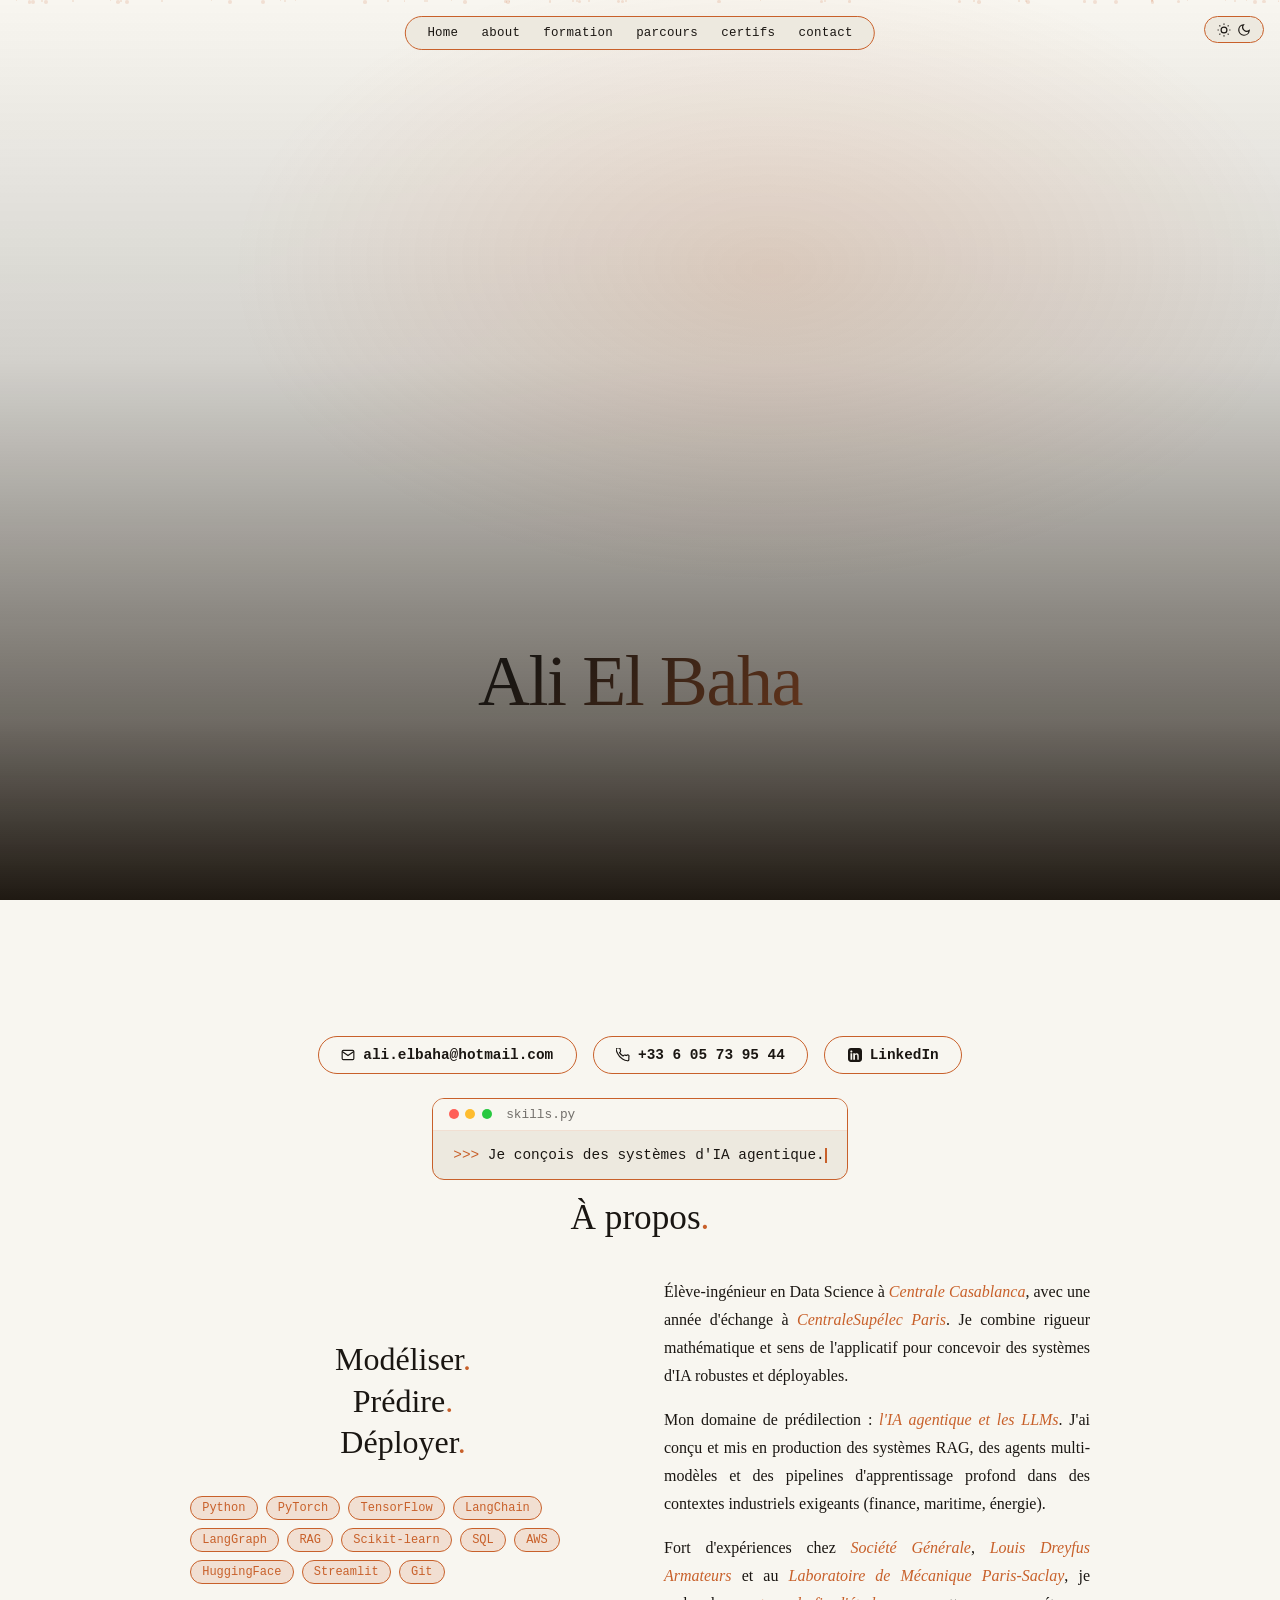
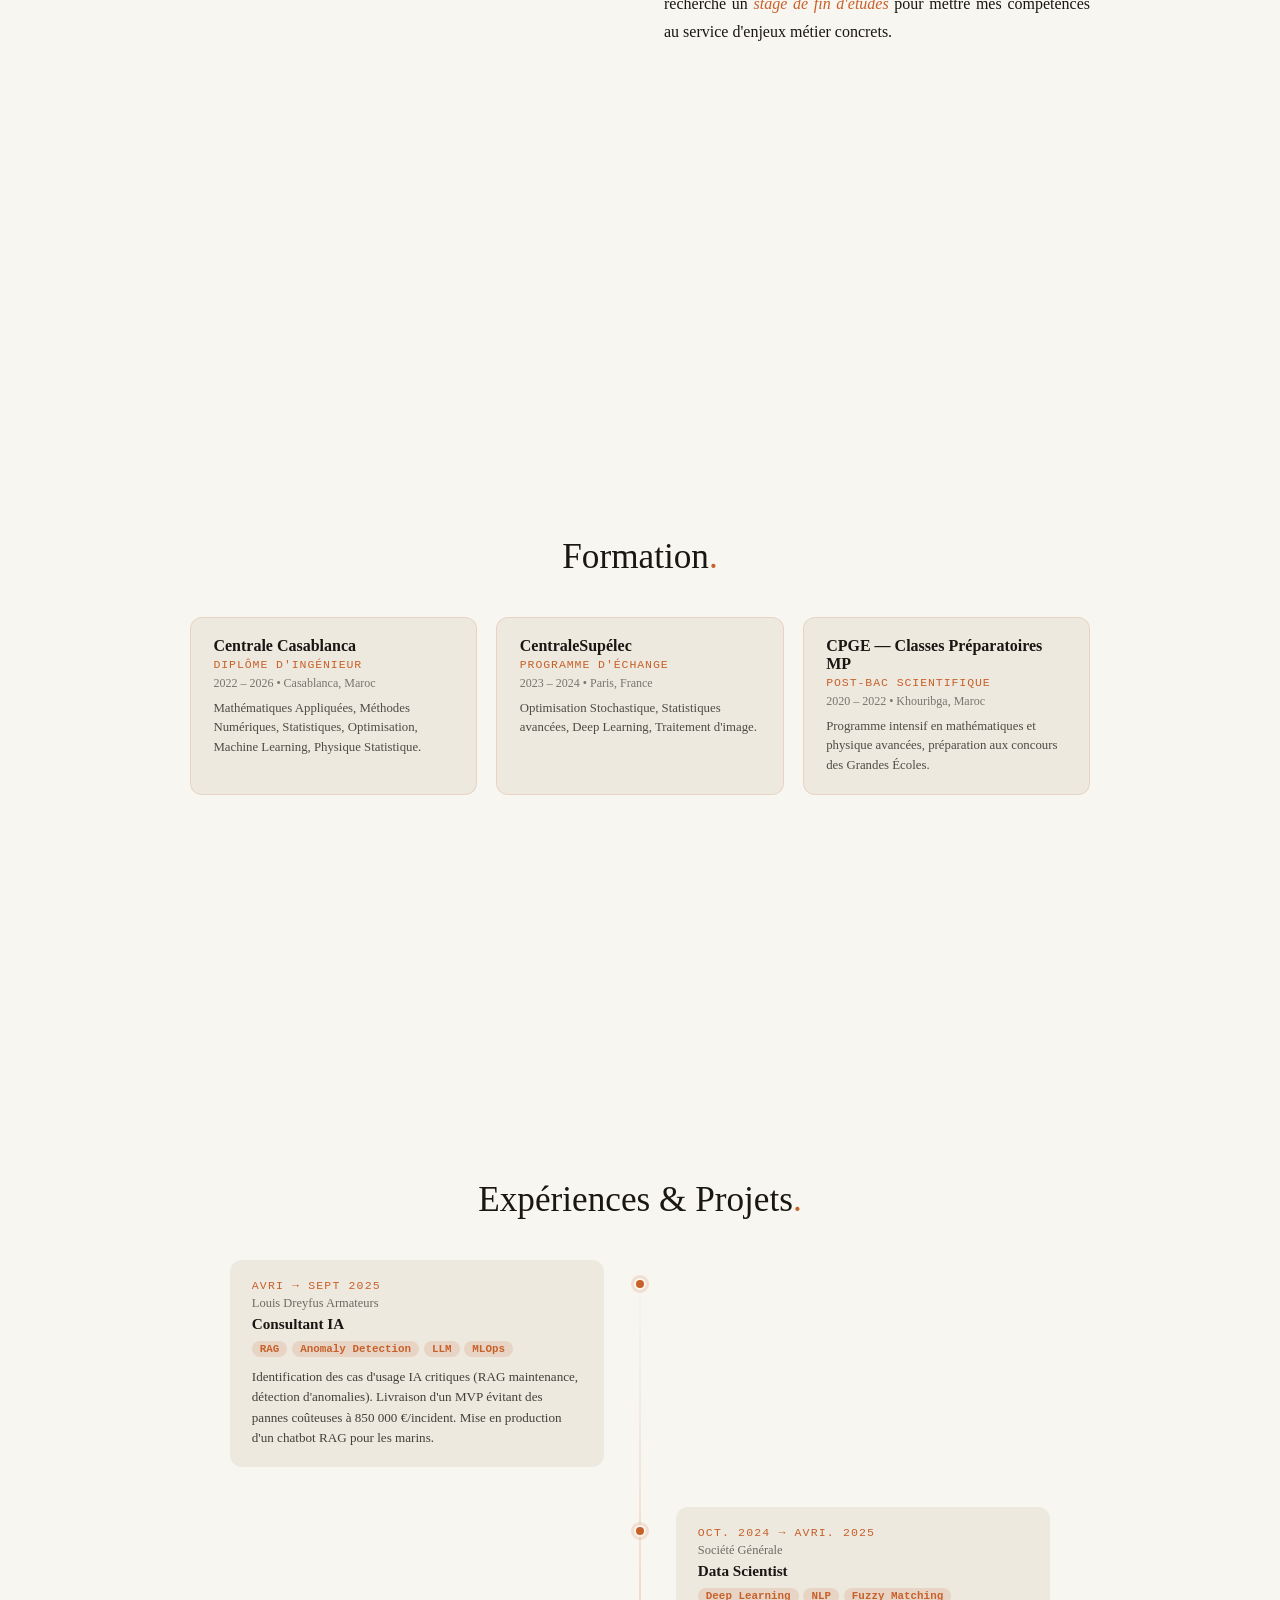
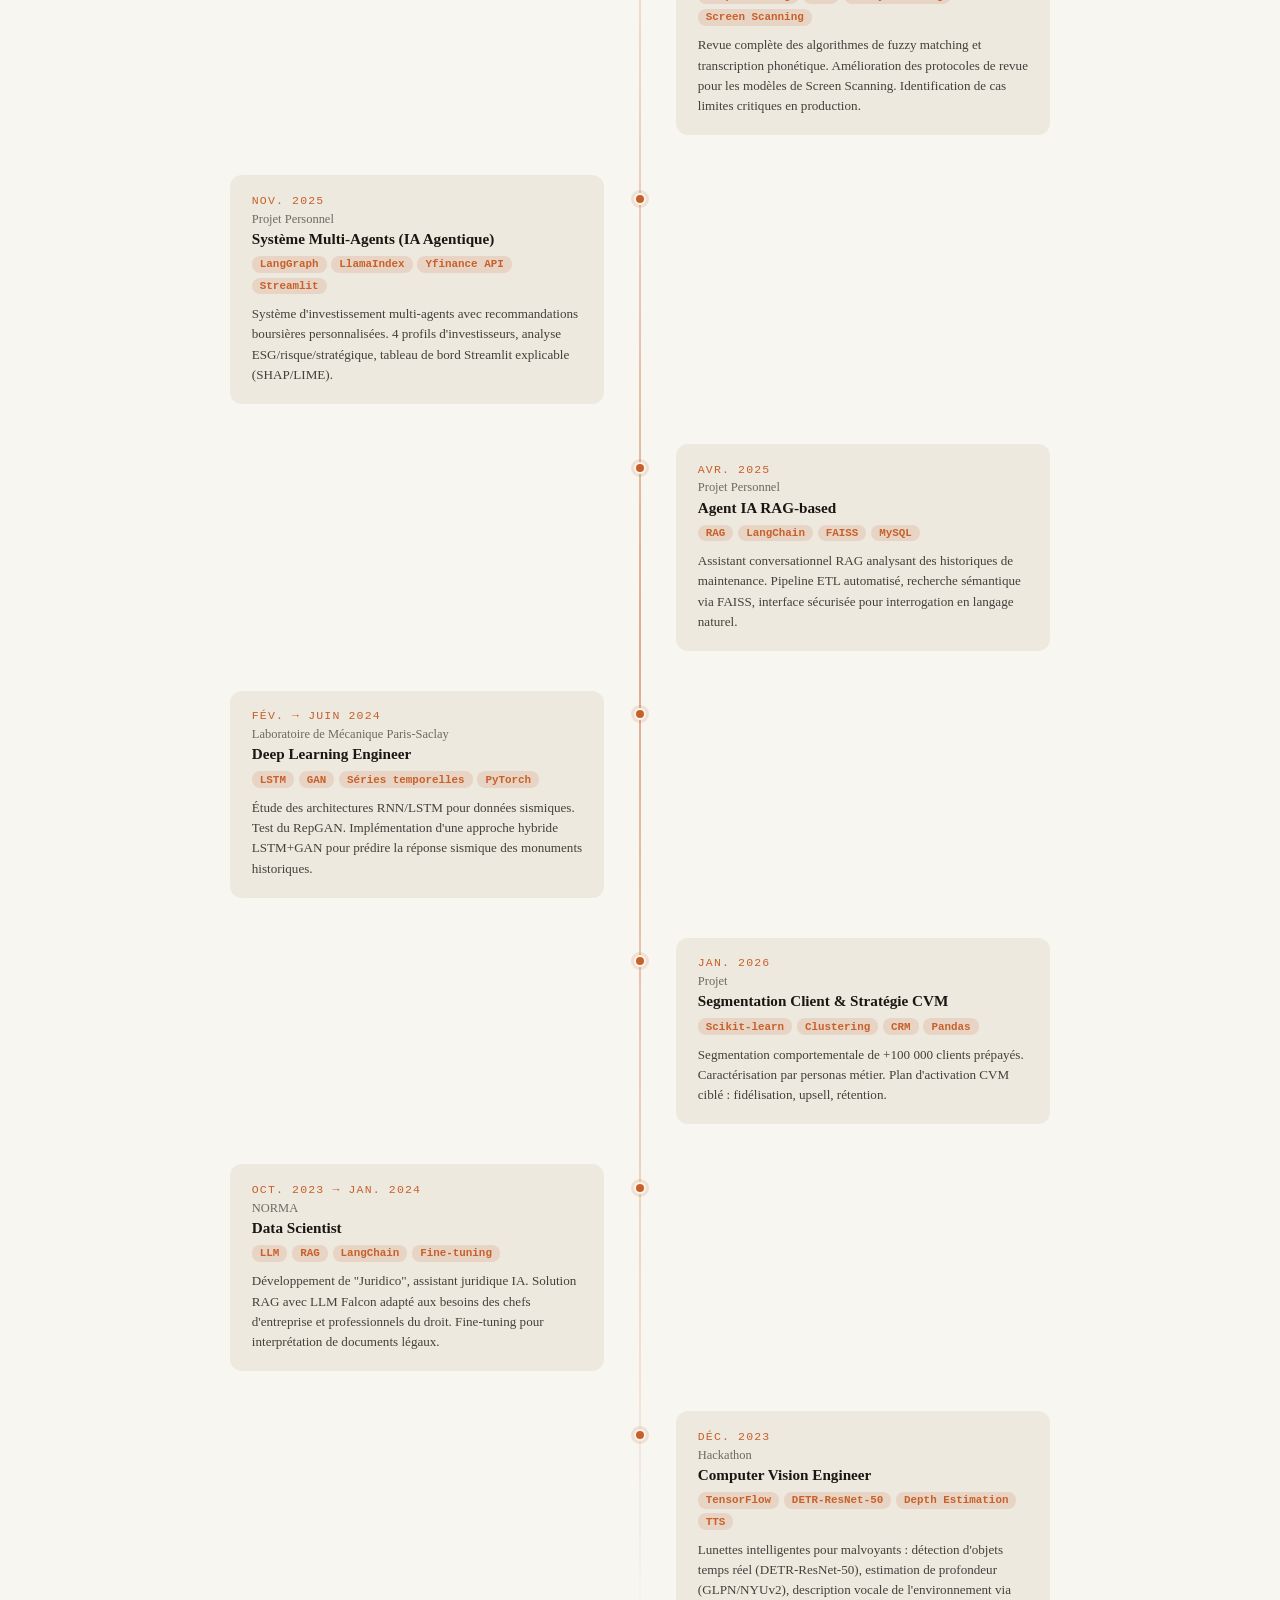
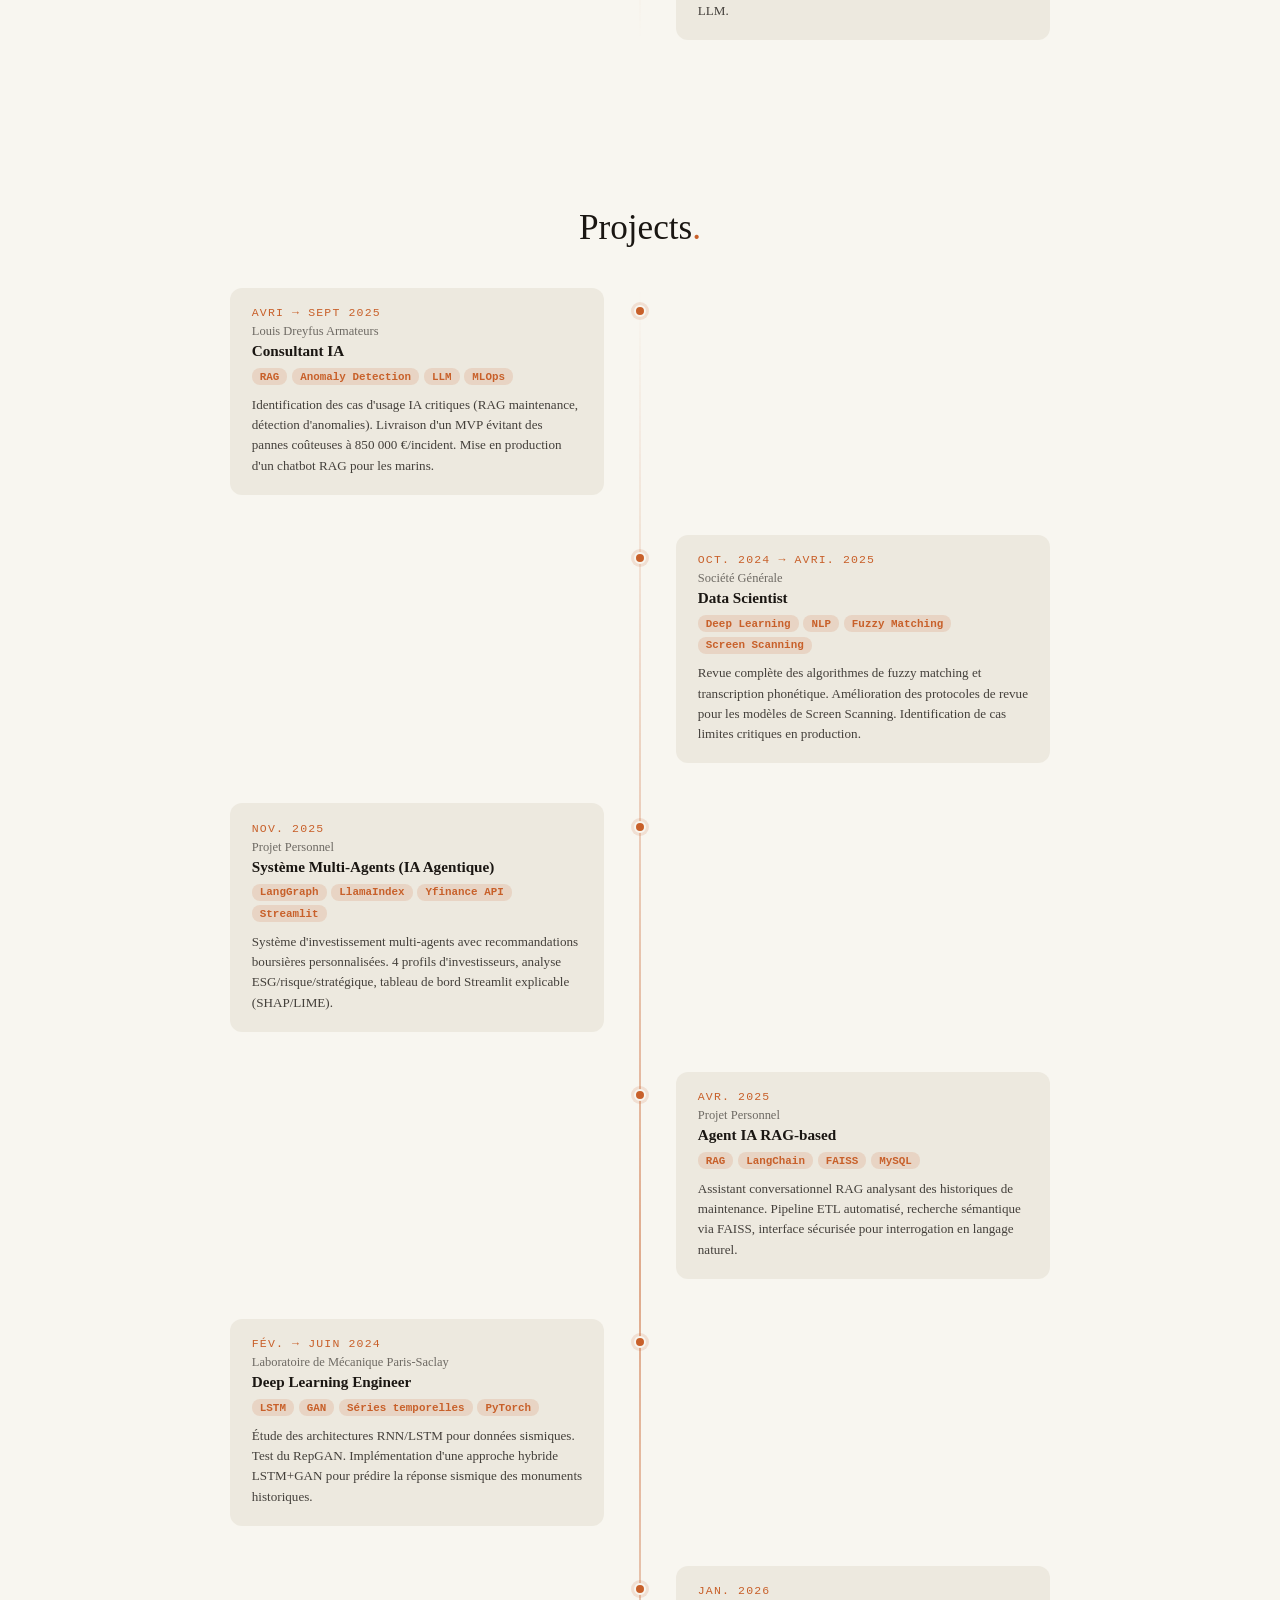
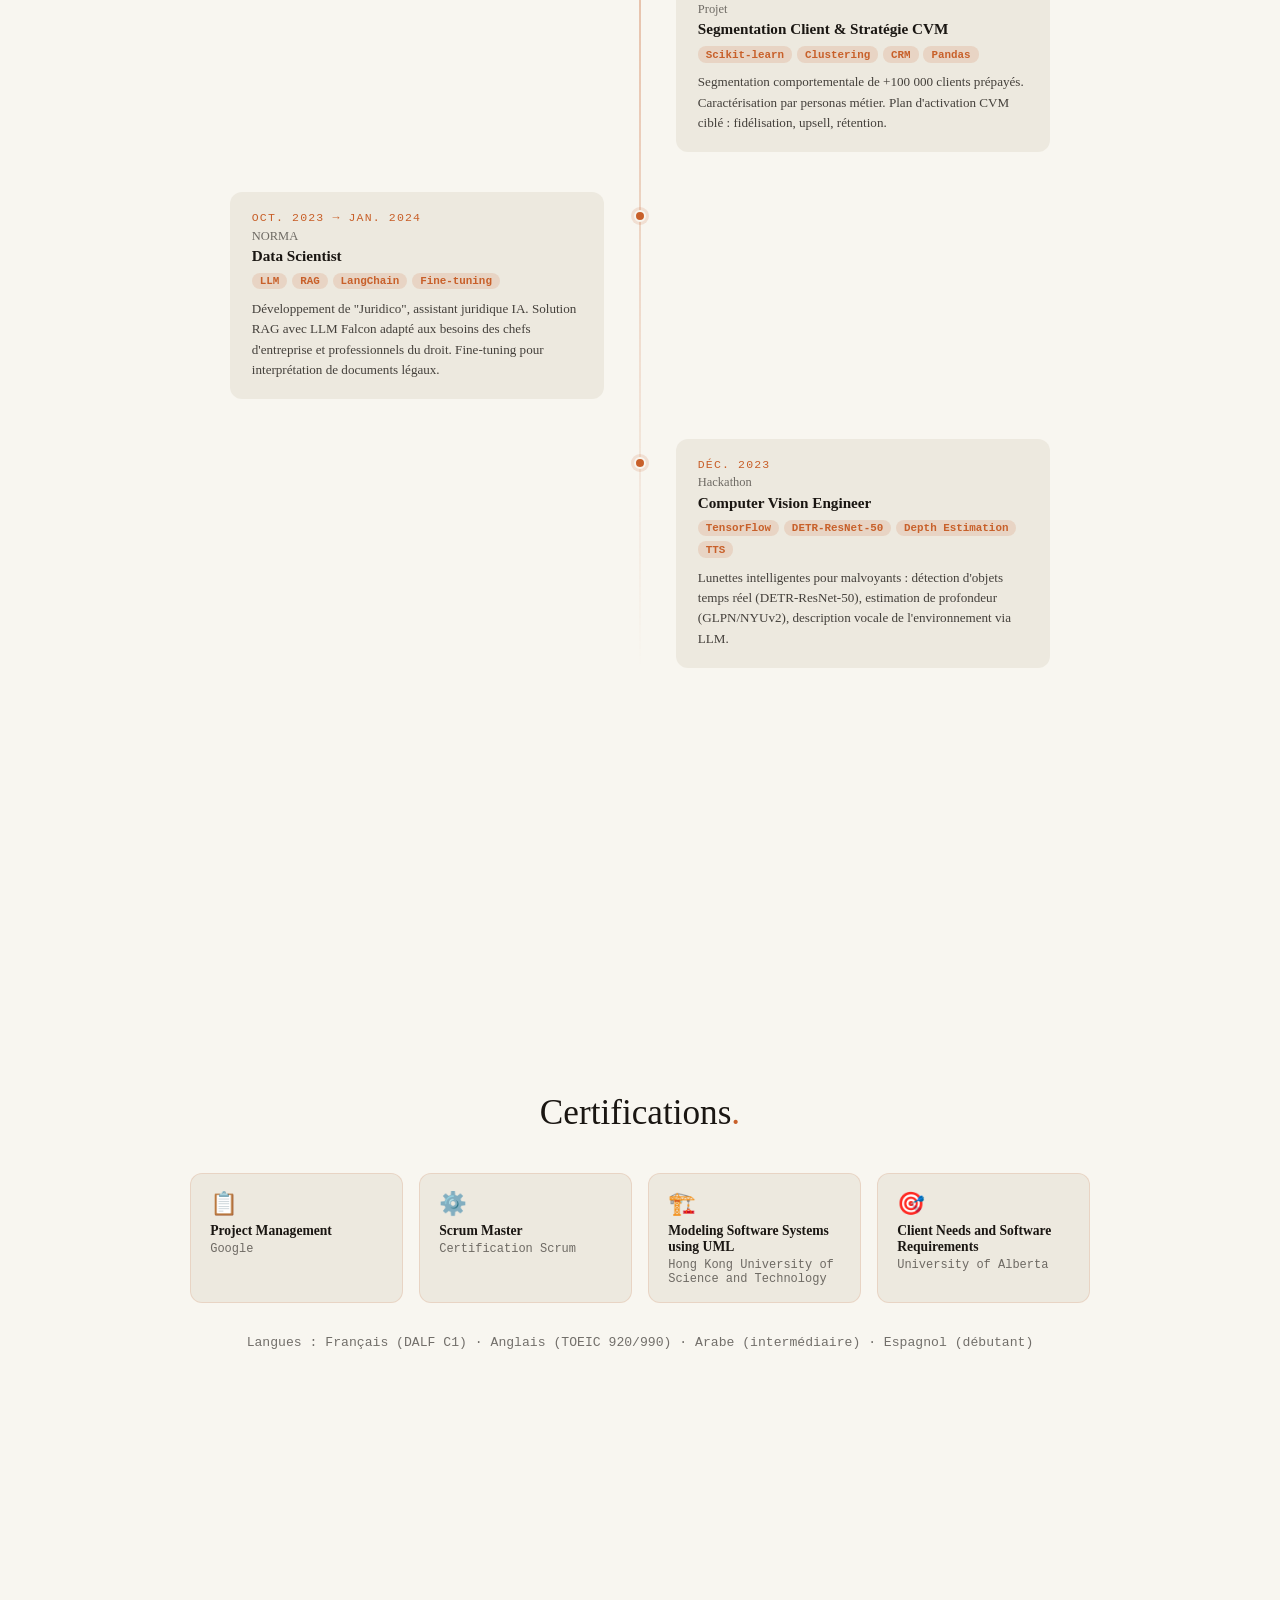
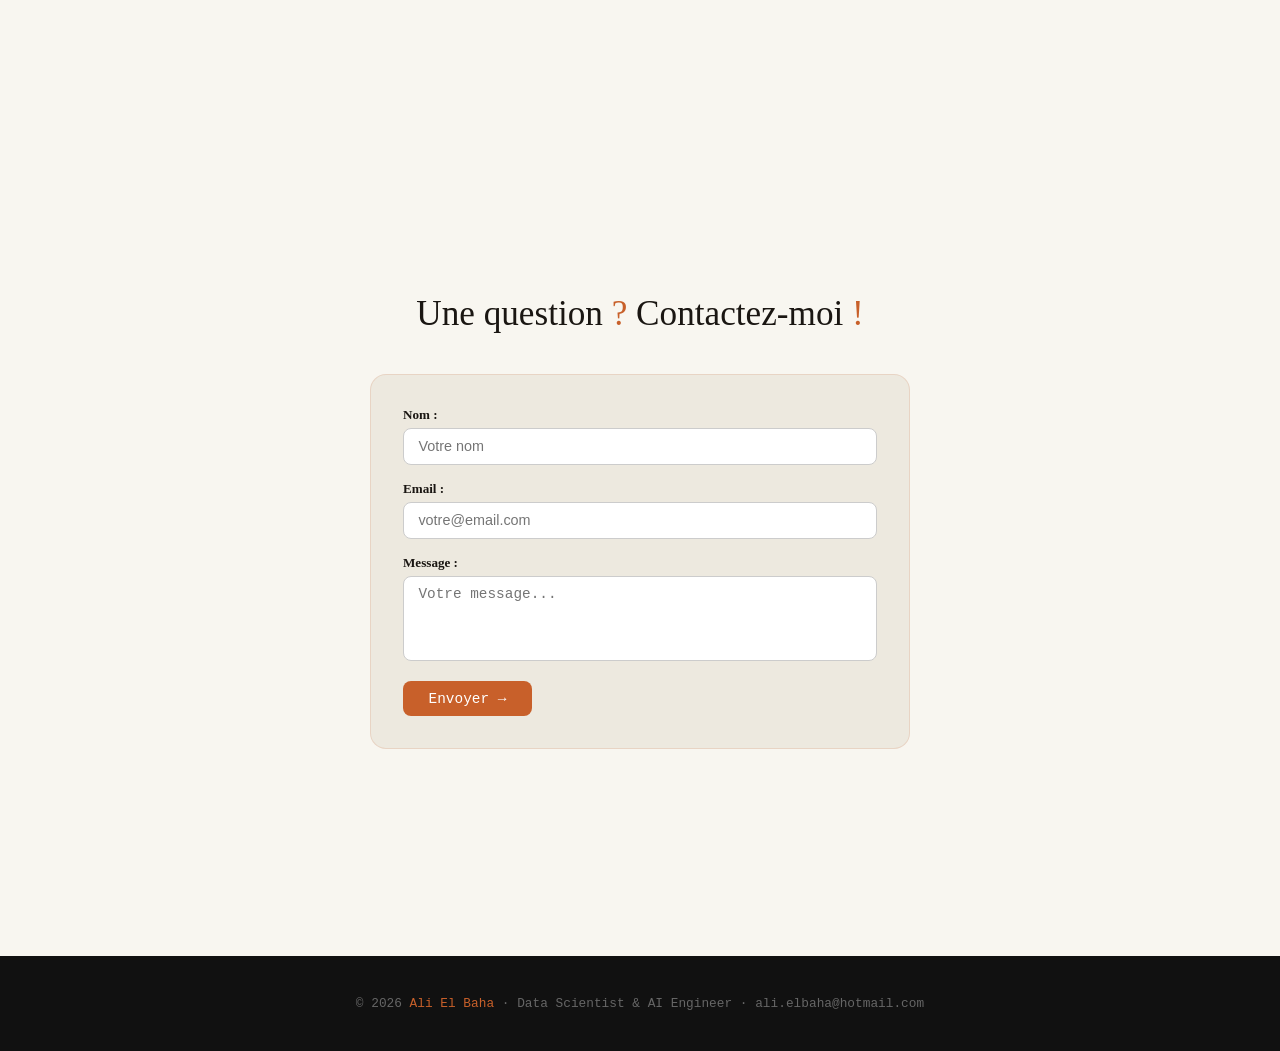
==== commit 5b0ffc0b: "feat: add projects section by duplicating parcours section Co-authored-by: aider (openrouter/deepsee" ====
--- a/indexLightTheme.html
+++ b/indexLightTheme.html
@@ -877,6 +877,176 @@
     </div>
   </section>
 
+  <!-- ═══════════════════════════════════════════ PROJECTS ═══ -->
+  <section id="projects">
+    <div class="section-inner">
+      <h2 class="section-title reveal">Projects<span class="accent">.</span></h2>
+      <div class="timeline">
+
+        <!-- Louis Dreyfus Armateurs -->
+        <div class="timeline-item left reveal">
+          <div class="timeline-left">
+            <div class="timeline-card">
+              <div class="timeline-period">AVRI → SEPT 2025</div>
+              <div class="timeline-company">Louis Dreyfus Armateurs</div>
+              <div class="timeline-role">Consultant IA</div>
+              <div class="timeline-tags">
+                <span class="timeline-tag">RAG</span>
+                <span class="timeline-tag">Anomaly Detection</span>
+                <span class="timeline-tag">LLM</span>
+                <span class="timeline-tag">MLOps</span>
+              </div>
+              <div class="timeline-desc">Identification des cas d'usage IA critiques (RAG maintenance, détection d'anomalies). Livraison d'un MVP évitant des pannes coûteuses à 850 000 €/incident. Mise en production d'un chatbot RAG pour les marins.</div>
+            </div>
+          </div>
+          <div class="timeline-rail"><div class="timeline-dot"></div></div>
+          <div class="timeline-right" style="visibility:hidden"></div>
+        </div>
+
+        <!-- Société Générale -->
+        <div class="timeline-item right reveal">
+          <div class="timeline-left" style="visibility:hidden"></div>
+          <div class="timeline-rail"><div class="timeline-dot"></div></div>
+          <div class="timeline-right">
+            <div class="timeline-card">
+              <div class="timeline-period">OCT. 2024 → AVRI. 2025</div>
+              <div class="timeline-company">Société Générale</div>
+              <div class="timeline-role">Data Scientist</div>
+              <div class="timeline-tags">
+                <span class="timeline-tag">Deep Learning</span>
+                <span class="timeline-tag">NLP</span>
+                <span class="timeline-tag">Fuzzy Matching</span>
+                <span class="timeline-tag">Screen Scanning</span>
+              </div>
+              <div class="timeline-desc">Revue complète des algorithmes de fuzzy matching et transcription phonétique. Amélioration des protocoles de revue pour les modèles de Screen Scanning. Identification de cas limites critiques en production.</div>
+            </div>
+          </div>
+        </div>
+
+        <!-- Projet: Système multi-agents -->
+        <div class="timeline-item left reveal">
+          <div class="timeline-left">
+            <div class="timeline-card">
+              <div class="timeline-period">NOV. 2025</div>
+              <div class="timeline-company">Projet Personnel</div>
+              <div class="timeline-role">Système Multi-Agents (IA Agentique)</div>
+              <div class="timeline-tags">
+                <span class="timeline-tag">LangGraph</span>
+                <span class="timeline-tag">LlamaIndex</span>
+                <span class="timeline-tag">Yfinance API</span>
+                <span class="timeline-tag">Streamlit</span>
+              </div>
+              <div class="timeline-desc">Système d'investissement multi-agents avec recommandations boursières personnalisées. 4 profils d'investisseurs, analyse ESG/risque/stratégique, tableau de bord Streamlit explicable (SHAP/LIME).</div>
+            </div>
+          </div>
+          <div class="timeline-rail"><div class="timeline-dot"></div></div>
+          <div class="timeline-right" style="visibility:hidden"></div>
+        </div>
+
+        <!-- Projet: RAG Agent -->
+        <div class="timeline-item right reveal">
+          <div class="timeline-left" style="visibility:hidden"></div>
+          <div class="timeline-rail"><div class="timeline-dot"></div></div>
+          <div class="timeline-right">
+            <div class="timeline-card">
+              <div class="timeline-period">AVR. 2025</div>
+              <div class="timeline-company">Projet Personnel</div>
+              <div class="timeline-role">Agent IA RAG-based</div>
+              <div class="timeline-tags">
+                <span class="timeline-tag">RAG</span>
+                <span class="timeline-tag">LangChain</span>
+                <span class="timeline-tag">FAISS</span>
+                <span class="timeline-tag">MySQL</span>
+              </div>
+              <div class="timeline-desc">Assistant conversationnel RAG analysant des historiques de maintenance. Pipeline ETL automatisé, recherche sémantique via FAISS, interface sécurisée pour interrogation en langage naturel.</div>
+            </div>
+          </div>
+        </div>
+
+        <!-- Paris-Saclay -->
+        <div class="timeline-item left reveal">
+          <div class="timeline-left">
+            <div class="timeline-card">
+              <div class="timeline-period">FÉV. → JUIN 2024</div>
+              <div class="timeline-company">Laboratoire de Mécanique Paris-Saclay</div>
+              <div class="timeline-role">Deep Learning Engineer</div>
+              <div class="timeline-tags">
+                <span class="timeline-tag">LSTM</span>
+                <span class="timeline-tag">GAN</span>
+                <span class="timeline-tag">Séries temporelles</span>
+                <span class="timeline-tag">PyTorch</span>
+              </div>
+              <div class="timeline-desc">Étude des architectures RNN/LSTM pour données sismiques. Test du RepGAN. Implémentation d'une approche hybride LSTM+GAN pour prédire la réponse sismique des monuments historiques.</div>
+            </div>
+          </div>
+          <div class="timeline-rail"><div class="timeline-dot"></div></div>
+          <div class="timeline-right" style="visibility:hidden"></div>
+        </div>
+
+        <!-- Segmentation Client -->
+        <div class="timeline-item right reveal">
+          <div class="timeline-left" style="visibility:hidden"></div>
+          <div class="timeline-rail"><div class="timeline-dot"></div></div>
+          <div class="timeline-right">
+            <div class="timeline-card">
+              <div class="timeline-period">JAN. 2026</div>
+              <div class="timeline-company">Projet</div>
+              <div class="timeline-role">Segmentation Client &amp; Stratégie CVM</div>
+              <div class="timeline-tags">
+                <span class="timeline-tag">Scikit-learn</span>
+                <span class="timeline-tag">Clustering</span>
+                <span class="timeline-tag">CRM</span>
+                <span class="timeline-tag">Pandas</span>
+              </div>
+              <div class="timeline-desc">Segmentation comportementale de +100 000 clients prépayés. Caractérisation par personas métier. Plan d'activation CVM ciblé : fidélisation, upsell, rétention.</div>
+            </div>
+          </div>
+        </div>
+
+        <!-- NORMA -->
+        <div class="timeline-item left reveal">
+          <div class="timeline-left">
+            <div class="timeline-card">
+              <div class="timeline-period">OCT. 2023 → JAN. 2024</div>
+              <div class="timeline-company">NORMA</div>
+              <div class="timeline-role">Data Scientist</div>
+              <div class="timeline-tags">
+                <span class="timeline-tag">LLM</span>
+                <span class="timeline-tag">RAG</span>
+                <span class="timeline-tag">LangChain</span>
+                <span class="timeline-tag">Fine-tuning</span>
+              </div>
+              <div class="timeline-desc">Développement de "Juridico", assistant juridique IA. Solution RAG avec LLM Falcon adapté aux besoins des chefs d'entreprise et professionnels du droit. Fine-tuning pour interprétation de documents légaux.</div>
+            </div>
+          </div>
+          <div class="timeline-rail"><div class="timeline-dot"></div></div>
+          <div class="timeline-right" style="visibility:hidden"></div>
+        </div>
+
+        <!-- Hackathon Computer Vision -->
+        <div class="timeline-item right reveal">
+          <div class="timeline-left" style="visibility:hidden"></div>
+          <div class="timeline-rail"><div class="timeline-dot"></div></div>
+          <div class="timeline-right">
+            <div class="timeline-card">
+              <div class="timeline-period">DÉC. 2023</div>
+              <div class="timeline-company">Hackathon</div>
+              <div class="timeline-role">Computer Vision Engineer</div>
+              <div class="timeline-tags">
+                <span class="timeline-tag">TensorFlow</span>
+                <span class="timeline-tag">DETR-ResNet-50</span>
+                <span class="timeline-tag">Depth Estimation</span>
+                <span class="timeline-tag">TTS</span>
+              </div>
+              <div class="timeline-desc">Lunettes intelligentes pour malvoyants : détection d'objets temps réel (DETR-ResNet-50), estimation de profondeur (GLPN/NYUv2), description vocale de l'environnement via LLM.</div>
+            </div>
+          </div>
+        </div>
+
+      </div>
+    </div>
+  </section>
+
   <!-- ═══════════════════════════════════════════ CERTIFICATIONS ═══ -->
   <section id="certifications">
     <div class="section-inner">
@@ -1026,4 +1196,4 @@
     });
   </script>
 </body>
-</html>+</html>
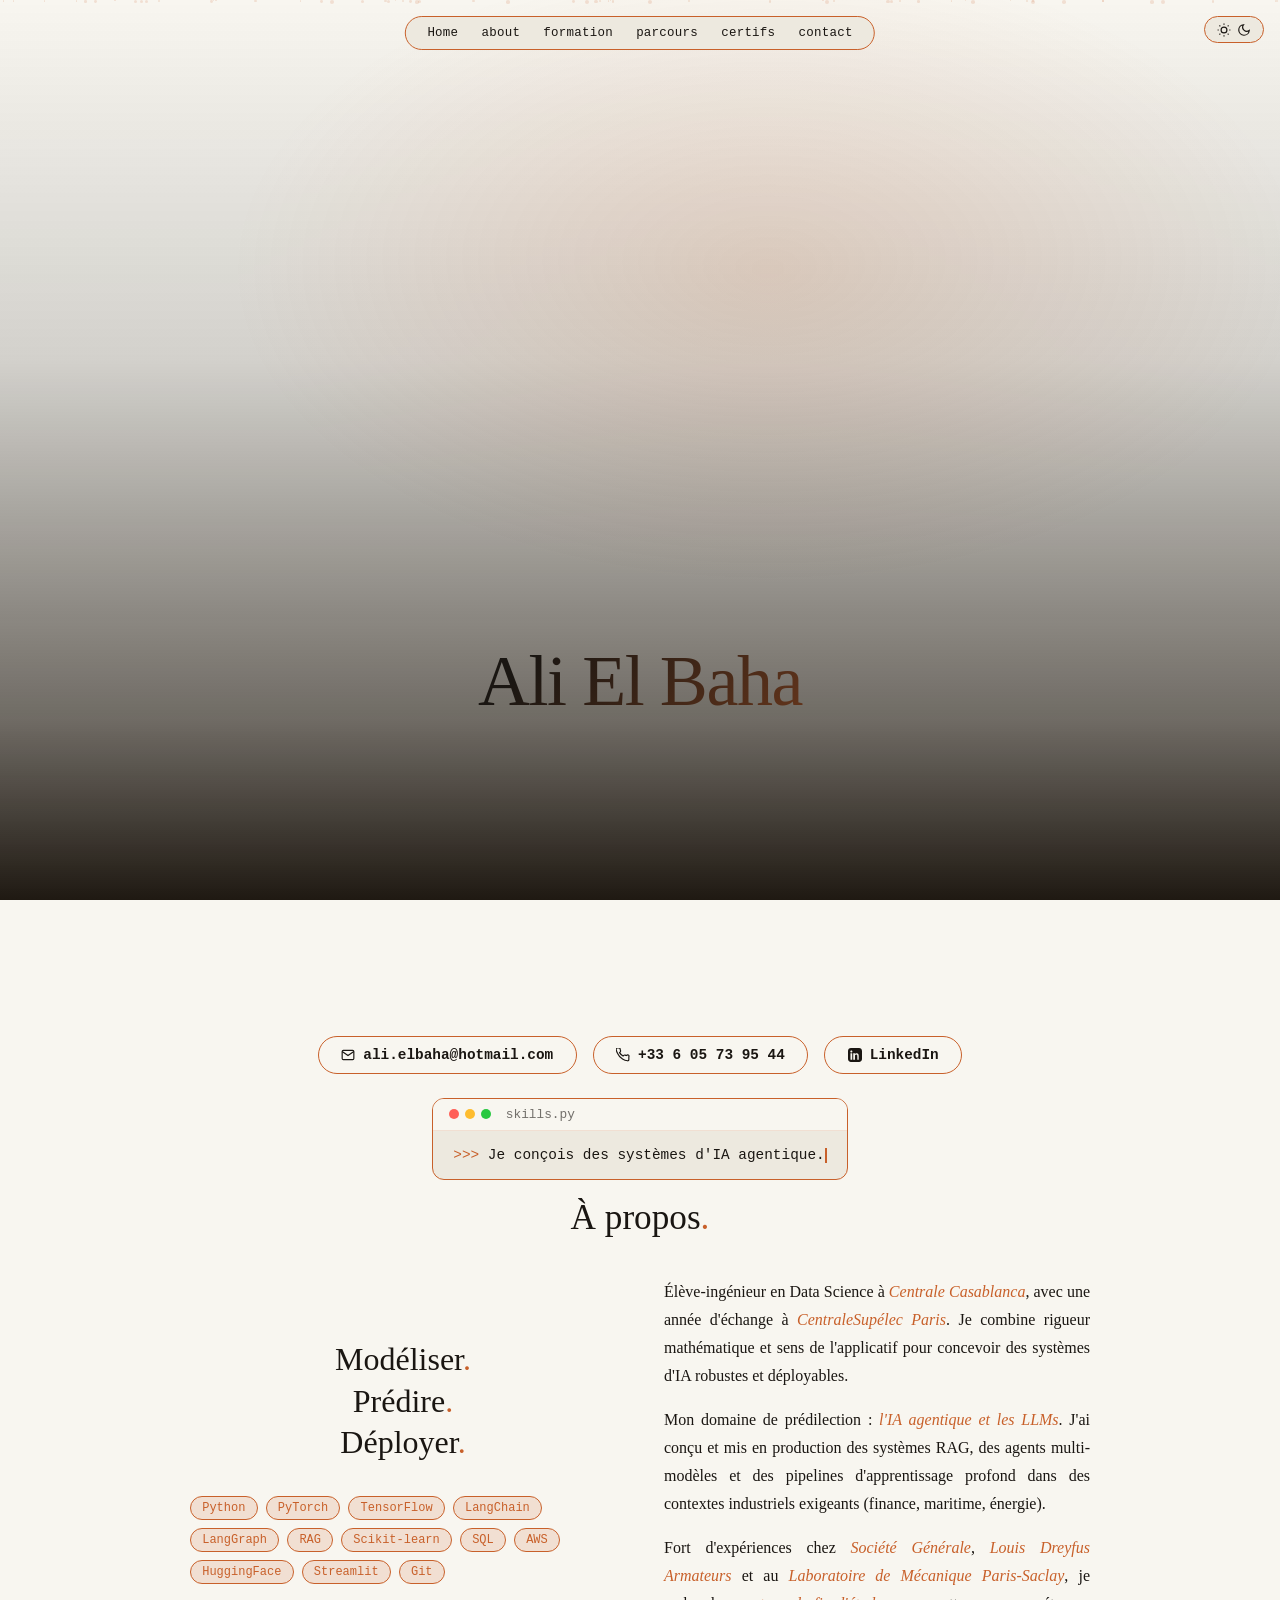
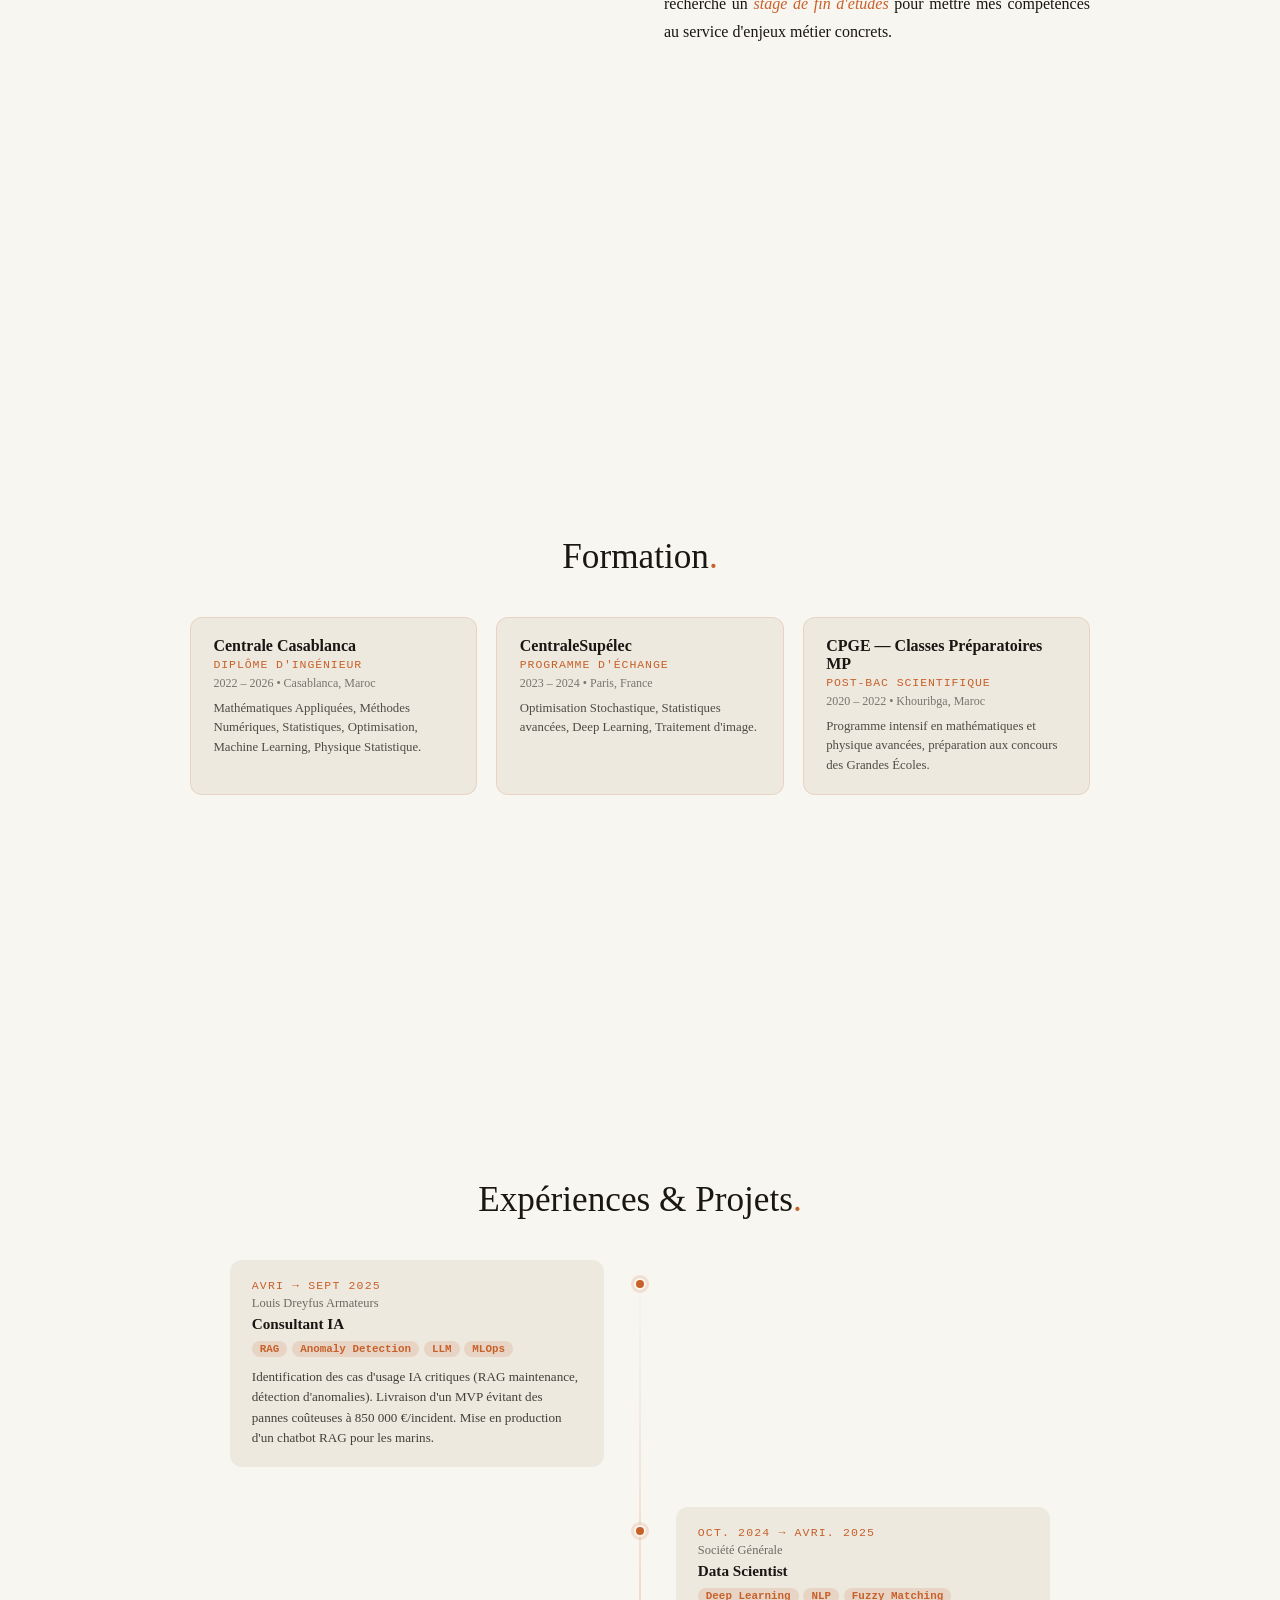
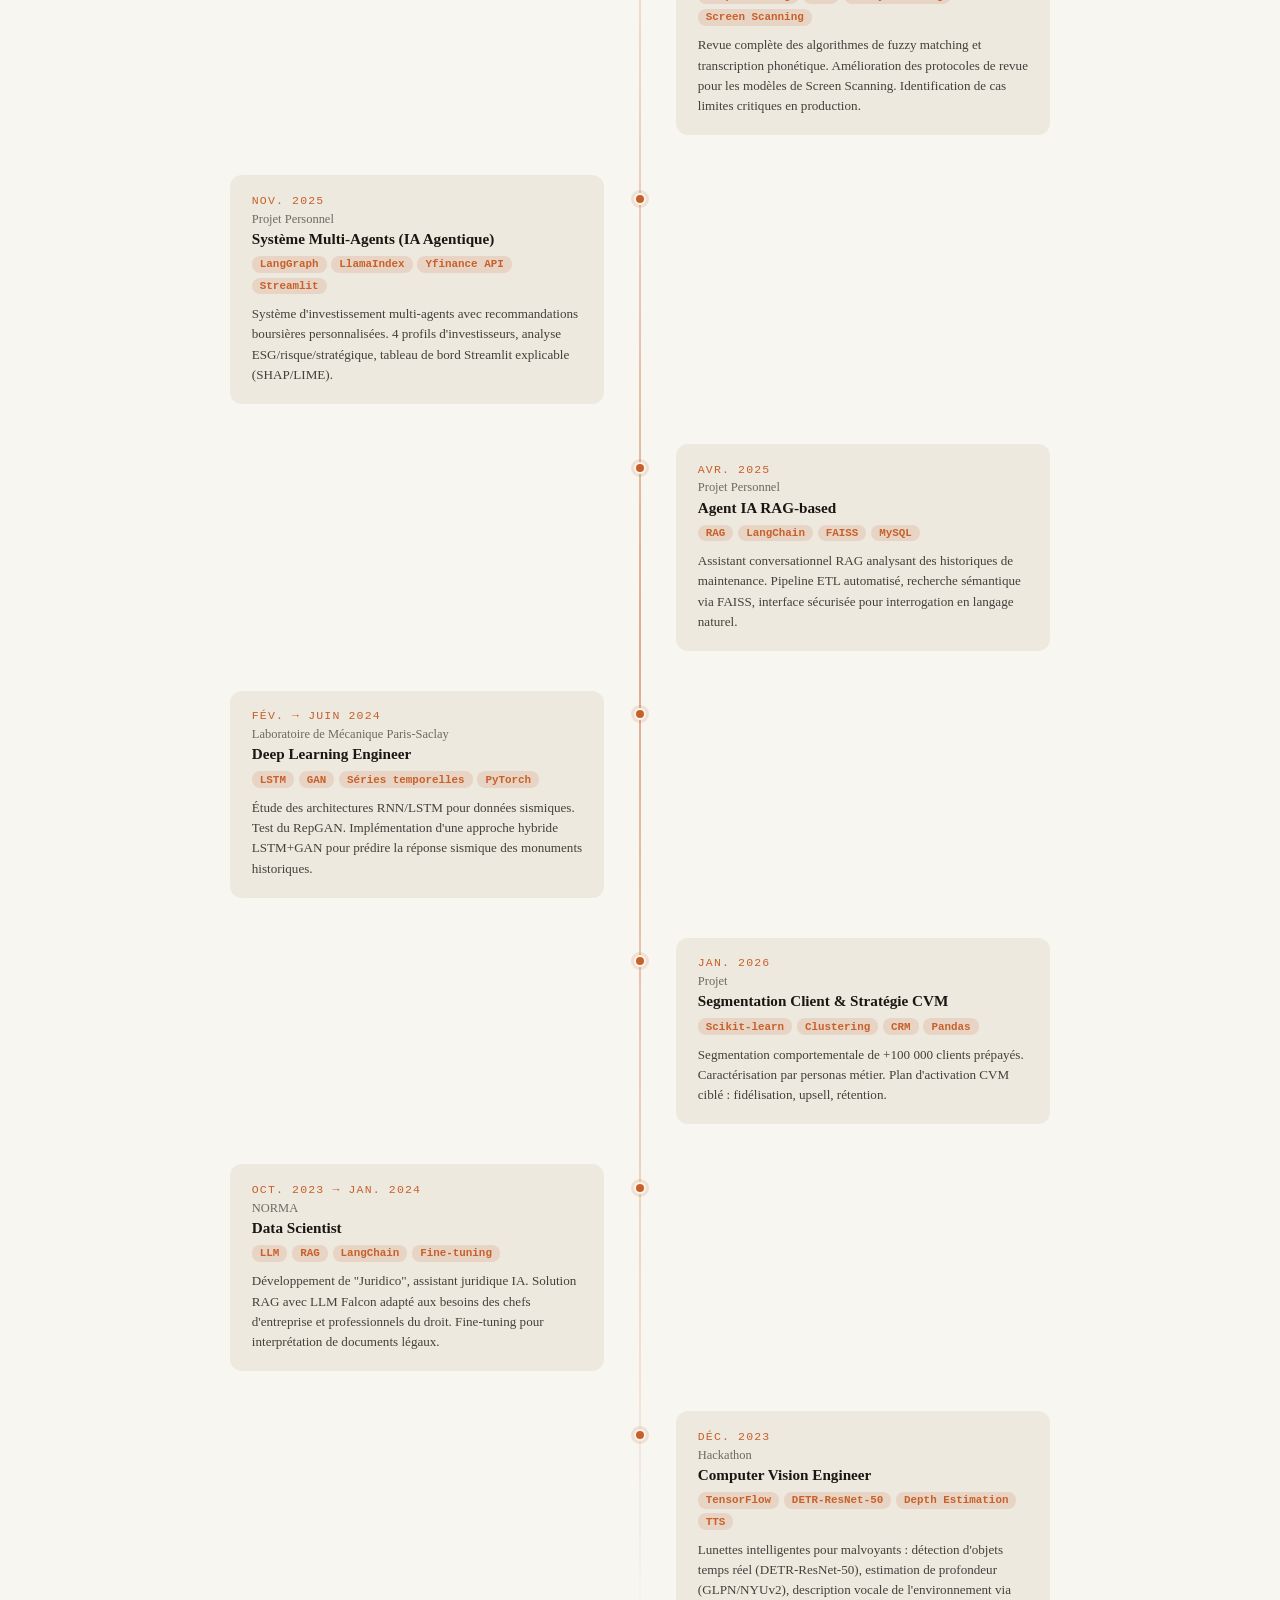
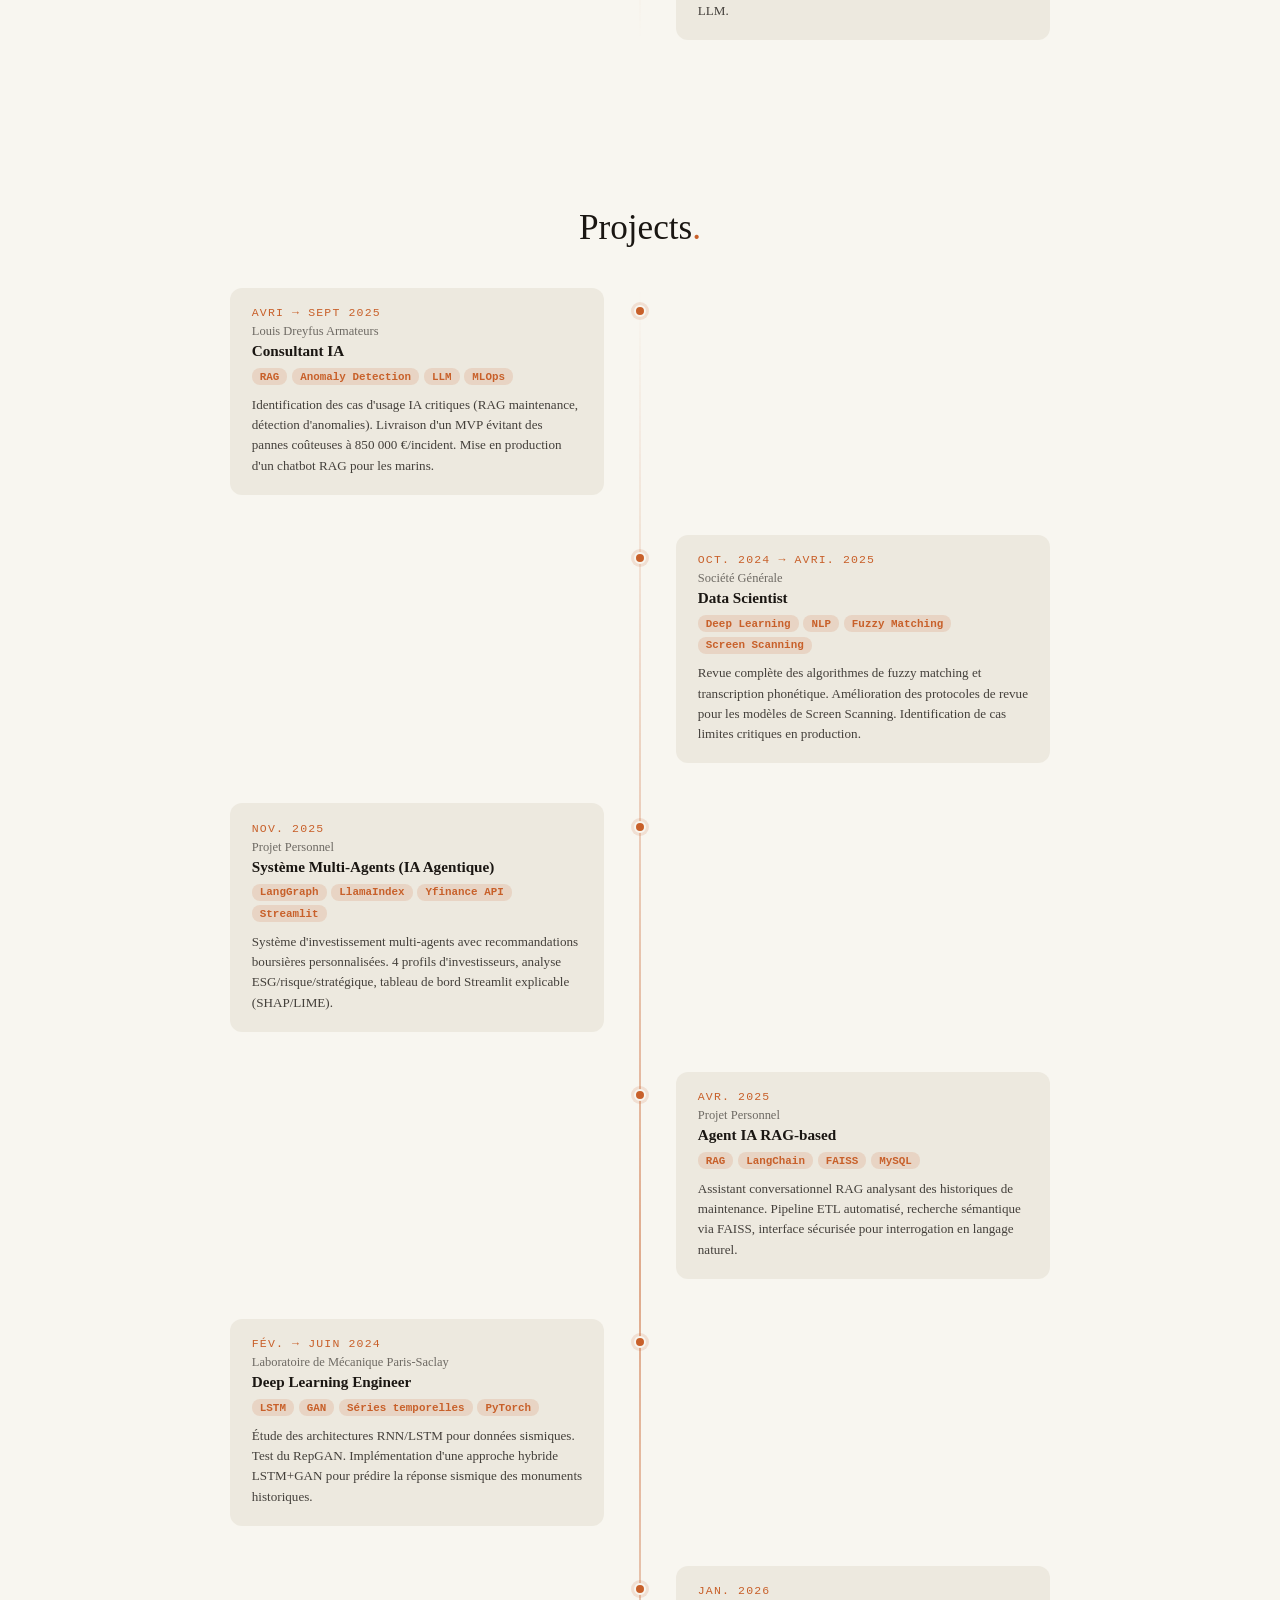
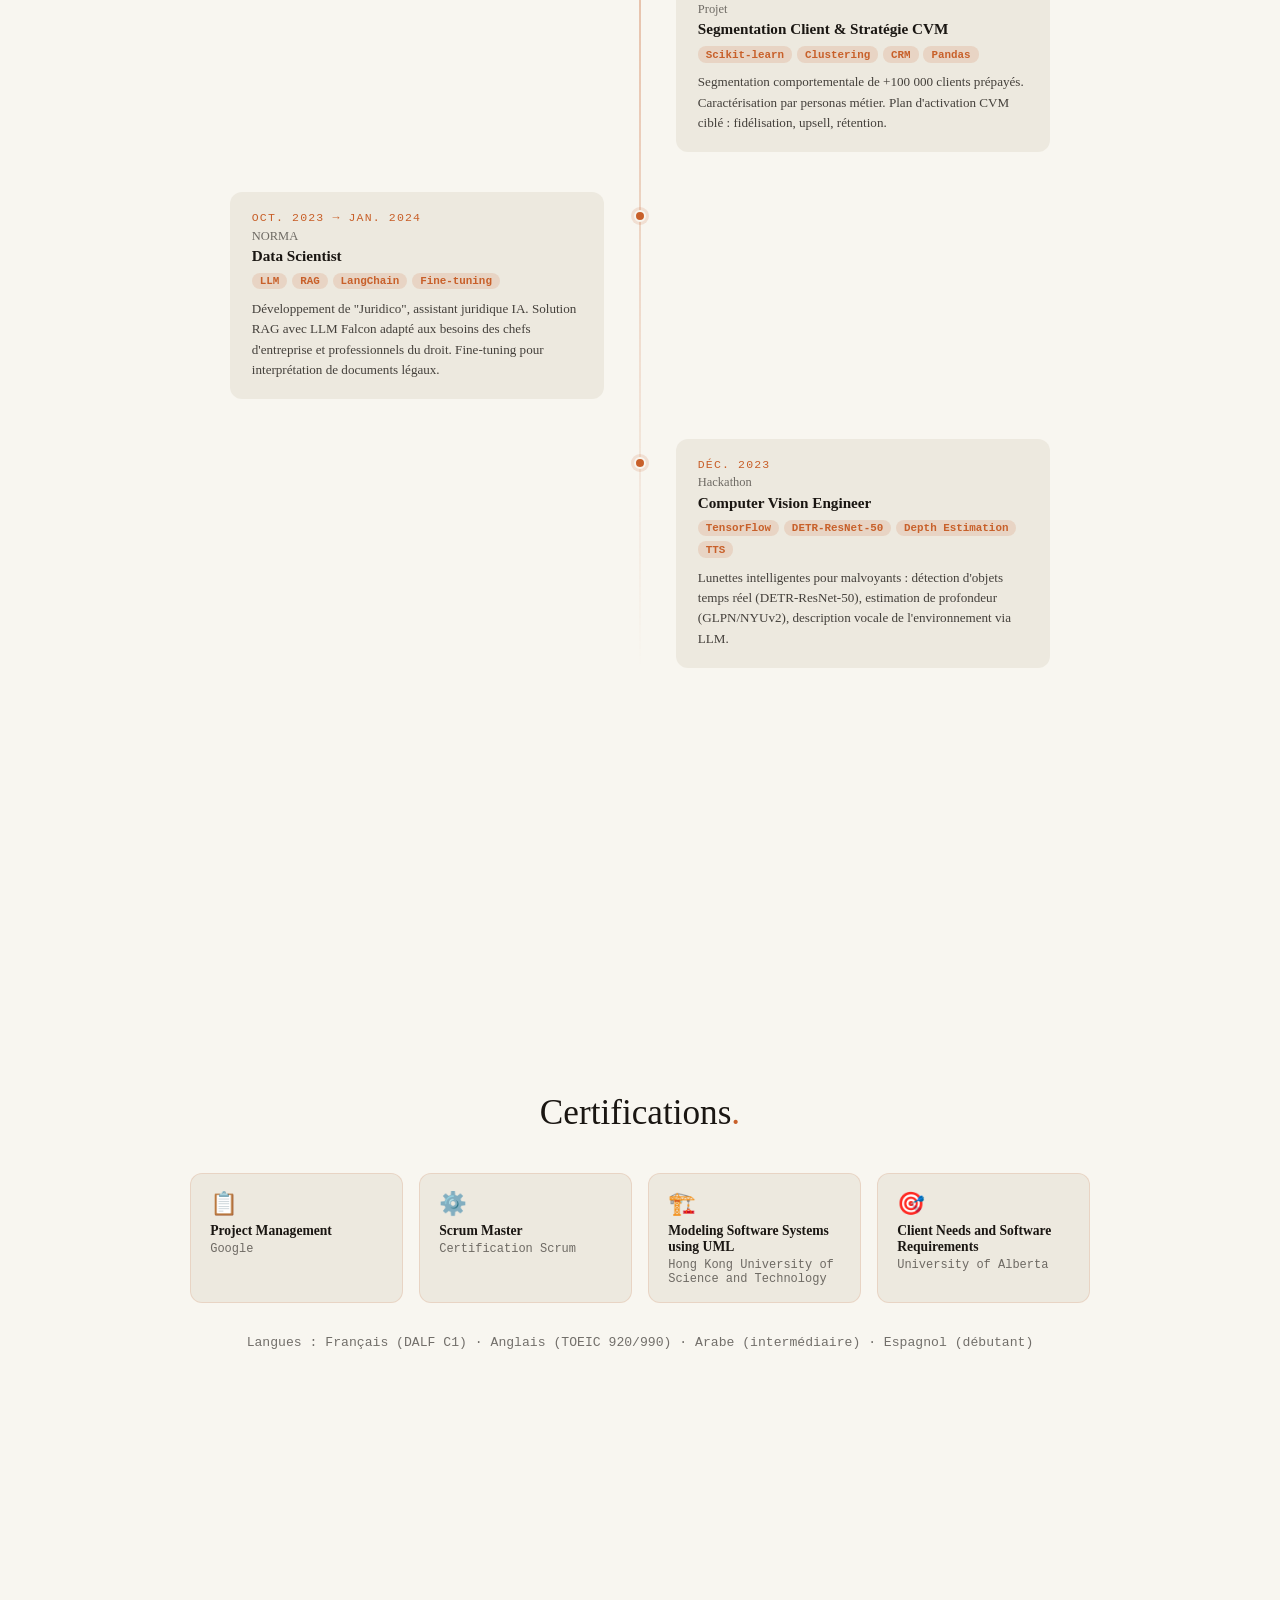
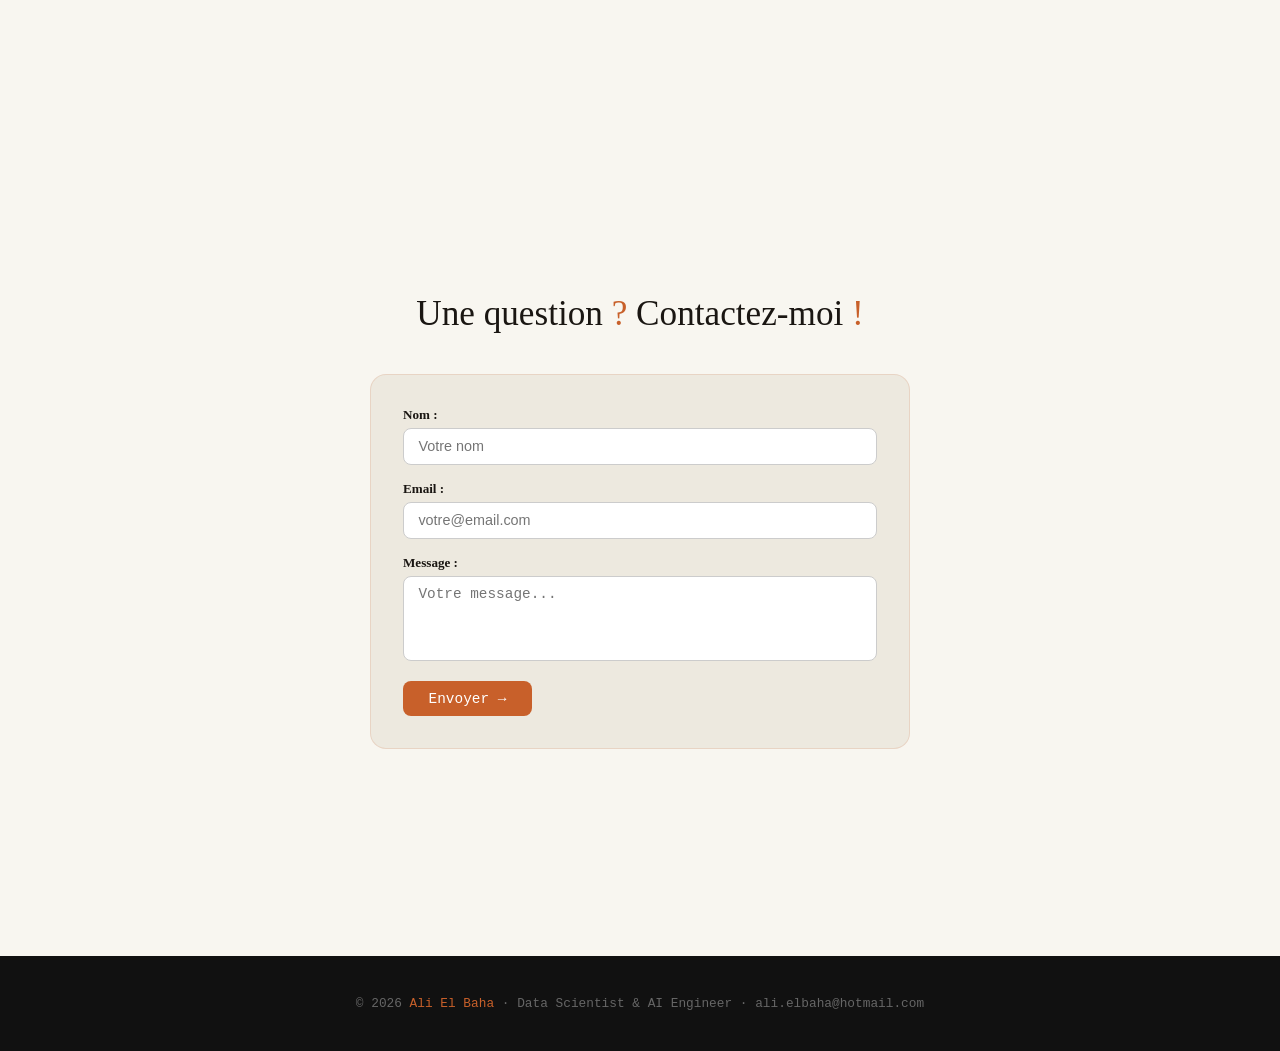
==== commit cc3d8429: "fix: Escape ampersand in title tag with &amp; Co-authored-by: aider (openrouter/deepseek/deepseek-r1" ====
--- a/indexLightTheme.html
+++ b/indexLightTheme.html
@@ -2,7 +2,7 @@
 <html lang="fr" data-theme="light">
 <head>
   <meta charset="UTF-8">
-  <title>Ali El Baha | Data Scientist & AI Engineer</title>
+  <title>Ali El Baha | Data Scientist &amp; AI Engineer</title>
   <meta name="viewport" content="width=device-width, initial-scale=1.0">
   <meta name="description" content="Ali El Baha — Élève-ingénieur en Data Science. Expertise en modélisation prédictive, Deep Learning, LLMs et IA agentique.">
   <meta name="keywords" content="data scientist, AI engineer, deep learning, LLM, RAG, machine learning, Python, PyTorch, Ali El Baha">
